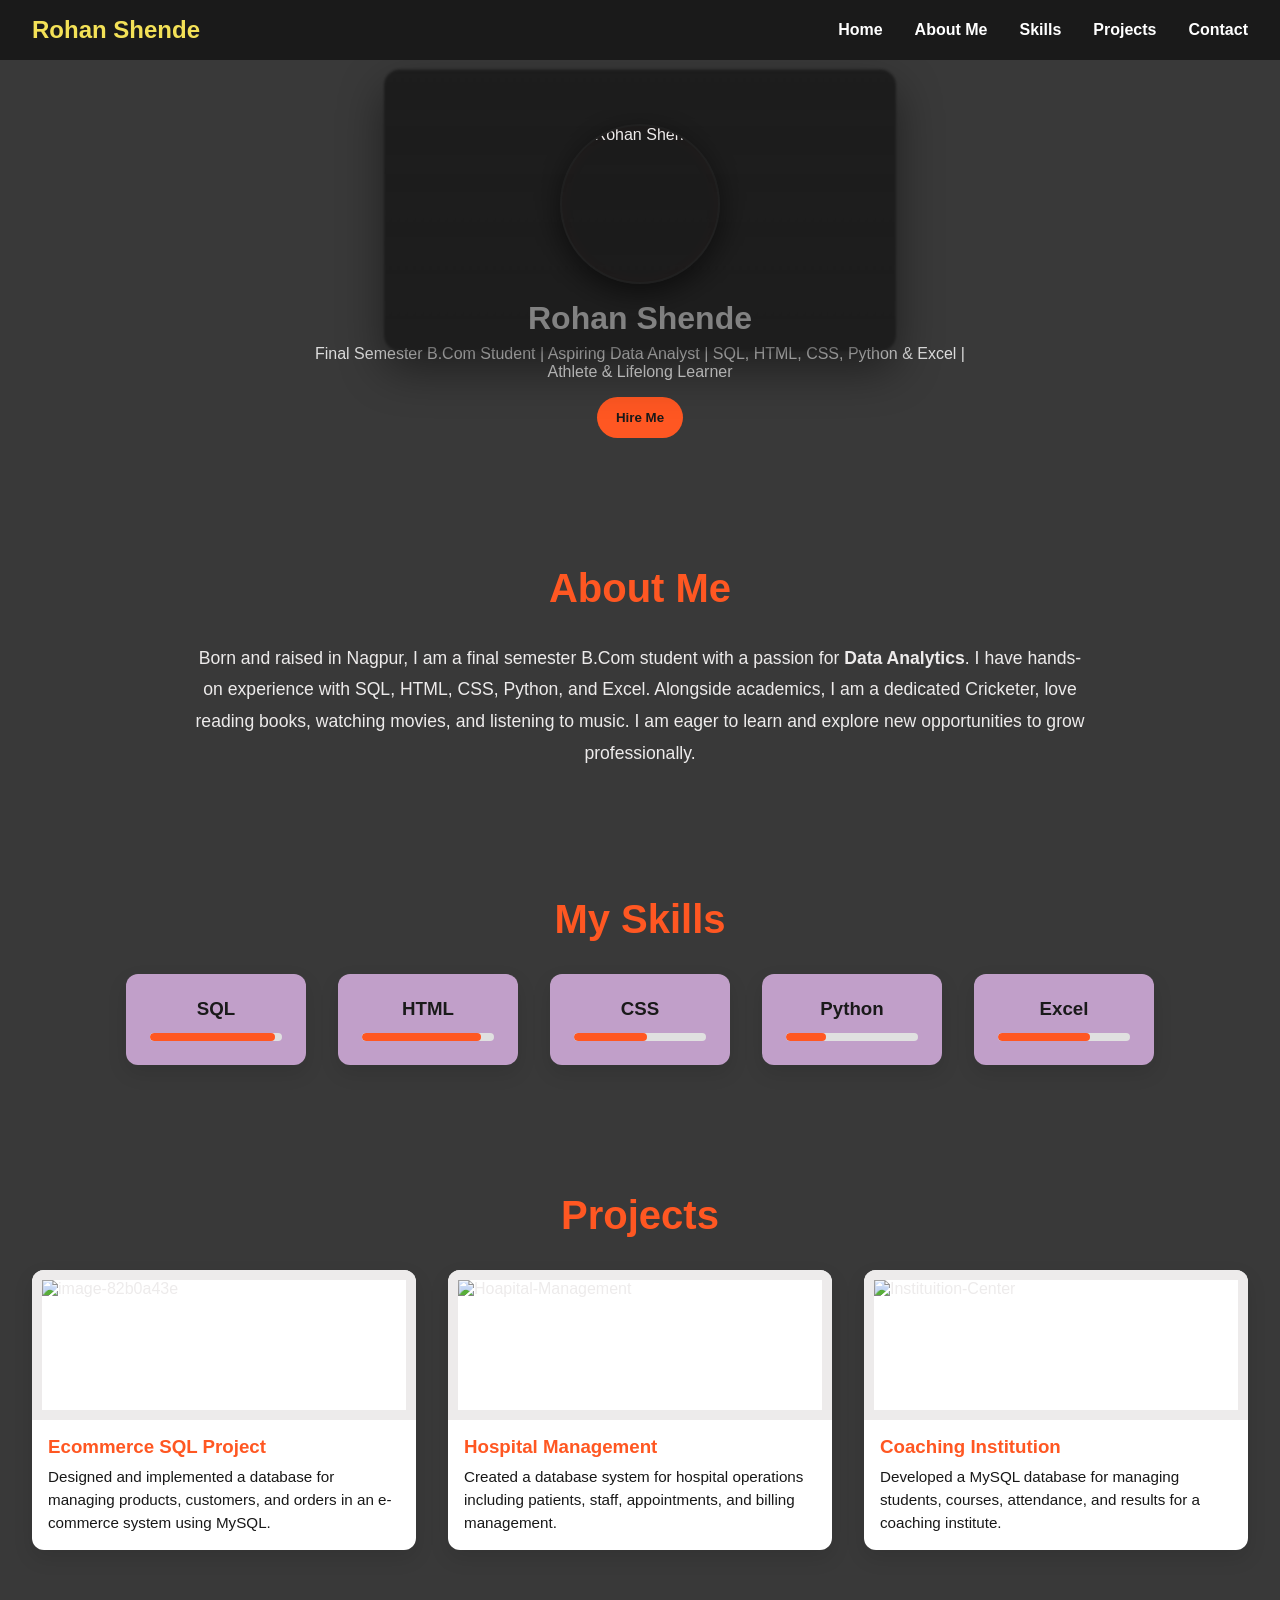
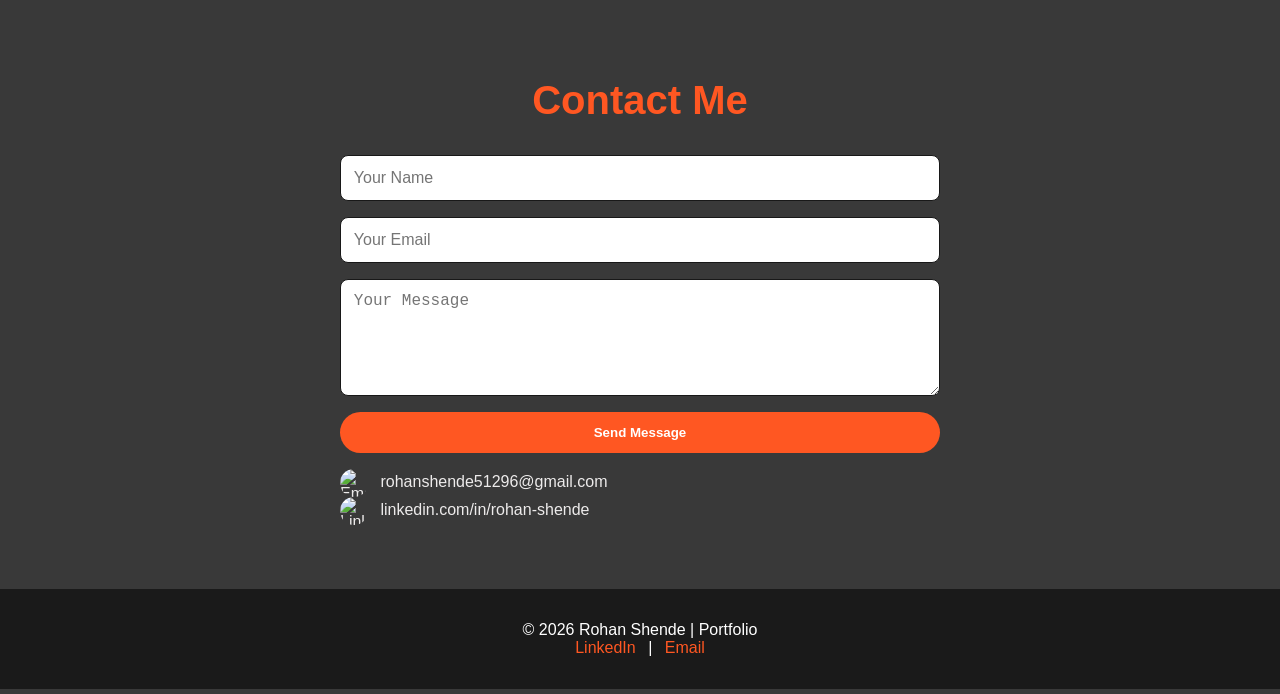
==== index.html @ 8000c554 "Enhance contact form and add popup container Restructure the Contact section into a proper <form id=" ====
<!DOCTYPE html>
<html lang="en">
<head>
    <meta charset="UTF-8">
    <meta name="viewport" content="width=device-width, initial-scale=1.0">
    <title>Rohan Shende | Portfolio</title>
    <link rel="stylesheet" href="style.css">
    <meta name="google-site-verification" content="7ylBMEkIO1FcgcATFL9aTcbhV7_WivRN8-N78kda_Og" />
</head>
<body>

    <!-- Navigation -->
    <nav>
        <div class="logo">Rohan Shende</div>
        <div class="menu-toggle" onclick="toggleMenu()">☰</div>
        <ul id="nav-links">
            <li><a href="#hero">Home</a></li>
            <li><a href="#about">About Me</a></li>
            <li><a href="#skills">Skills</a></li>
            <li><a href="#projects">Projects</a></li>
            <li><a href="#contact">Contact</a></li>
        </ul>
    </nav>

    <!-- Hero Section -->
    <section class="hero" id="hero">
        <div class="avatar" role="img" aria-label="Rohan Shende">
            <img class="avatar-img" src="https://i.postimg.cc/xCWf1tn5/profile-portfolio-new-image.jpg" alt="Rohan Shende">
        </div>
        <h1>Rohan Shende</h1>
        <p>Final Semester B.Com Student | Aspiring Data Analyst | SQL, HTML, CSS, Python & Excel | Athlete & Lifelong Learner</p>
        <button onclick="document.getElementById('contact').scrollIntoView({behavior:'smooth'})">Hire Me</button>
    </section>

    <!-- About Section -->
    <section id="about">
        <h2>About Me</h2>
        <div class="about">
            <p>
                Born and raised in Nagpur, I am a final semester B.Com student with a passion for <strong>Data Analytics</strong>. I have hands-on experience with<span> SQL</span>,<span> HTML</span>,<span> CSS</span>,<span> Python</span>, and <span>Excel</span>. Alongside academics, I am a dedicated Cricketer, love reading books, watching movies, and listening to music. I am eager to learn and explore new opportunities to grow professionally.
            </p>
        </div>
    </section>

    <!-- Skills Section -->
    <section id="skills">
        <h2>My Skills</h2>
        <div class="skills">
            <div class="skill-card">
                <h3>SQL</h3>
                <div class="skill-bar"><span data-width="95%"></span></div>
            </div>
            <div class="skill-card">
                <h3>HTML</h3>
                <div class="skill-bar"><span data-width="90%"></span></div>
            </div>
            <div class="skill-card">
                <h3>CSS</h3>
                <div class="skill-bar"><span data-width="55%"></span></div>
            </div>
            <div class="skill-card">
                <h3>Python</h3>
                <div class="skill-bar"><span data-width="30%"></span></div>
            </div>
            <div class="skill-card">
                <h3>Excel</h3>
                <div class="skill-bar"><span data-width="70%"></span></div>
            </div>
        </div>
    </section>

    <!-- Projects Section -->
    <section id="projects">
        <h2>Projects</h2>
        <div class="projects">
            <div class="project-card">
                <a href='https://postimg.cc/K4BSFrTK' target='_blank'><img src='https://i.postimg.cc/tRmX3BCz/image-82b0a43e.png' border='10' alt='image-82b0a43e'></a>
                <div class="content">
                    <h3>Ecommerce SQL Project</h3>
                    <p>Designed and implemented a database for managing products, customers, and orders in an e-commerce system using MySQL.</p>
                </div>
            </div>
            <div class="project-card">
                <a href='https://postimg.cc/87BLV3pW' target='_blank'><img src='https://i.postimg.cc/FHwp05wP/Hoapital-Management.jpg' border='10' alt='Hoapital-Management'></a>
                <div class="content">
                    <h3>Hospital Management</h3>
                    <p>Created a database system for hospital operations including patients, staff, appointments, and billing management.</p>
                </div>
            </div>
            <div class="project-card">
                <a href='https://postimages.org/' target='_blank'><img src='https://i.postimg.cc/gjMqJfvQ/Instituition-Center.jpg' border='10' alt='Instituition-Center'></a>
                <div class="content">
                    <h3>Coaching Institution</h3>
                    <p>Developed a MySQL database for managing students, courses, attendance, and results for a coaching institute.</p>
                </div>
            </div>
        </div>
    </section>

    <!-- Contact Section -->

     <section id="contact">
    <h2>Contact Me</h2>

    <form id="contact-form">
        
        <div class="contact-form">

            <input type="text" name="name" placeholder="Your Name" required>

            <input type="email" name="email" placeholder="Your Email" required>

            <textarea name="message" rows="5" placeholder="Your Message" required></textarea>

            <input type="hidden" name="_subject" value="New message from portfolio!">
            <input type="hidden" name="_captcha" value="false">

            <button type="submit">Send Message</button>
            <input type="hidden" name="_next" value="https://yourwebsite.com/thankyou.html">

            <!-- Contact Info with Icons -->
            <div class="contact-links">

                <p>
                    <a href="mailto:rohanshende51296@gmail.com">
                        <img class="social-icon" src="https://i.postimg.cc/j26GC6cn/Gmail.png" alt="Email">
                    </a>
                    <a href="mailto:rohanshende51296@gmail.com">
                        rohanshende51296@gmail.com
                    </a>
                </p>

                <p>
                    <a href="https://www.linkedin.com/in/rohan-shende-285b28240" target="_blank">
                        <img class="social-icon" src="https://i.postimg.cc/PqhT4xpj/hd-round-circular-linkedin.png" alt="LinkedIn">
                    </a>
                    <a href="https://www.linkedin.com/in/rohan-shende-285b28240" target="_blank">
                        linkedin.com/in/rohan-shende
                    </a>
                </p>

            </div>

        </div>
    </form>
</section>

    <!-- Footer -->
    <footer>
        <p>© 2026 Rohan Shende | Portfolio</p>
        <p>
            <a href="https://www.linkedin.com/in/rohan-shende-285b28240" target="_blank">LinkedIn</a> | 
            <a href="mailto:rohanshende51296@gmail.com">Email</a>
        </p>
    </footer>
    <div id="popup"></div>
    <script src="script.js"></script>
</body>
</html>
---- style.css ----
/* Global Styles */
* {
    margin: 0;
    padding: 0;
    box-sizing: border-box;
    scroll-behavior: smooth;
}

body {
    font-family: 'Montserrat', sans-serif;
    background: #393939;
    color: #edebeb;
}

a { text-decoration: none; color: inherit; }
img { display: block; max-width: 100%; }

/* Navigation */
nav {
    display: flex;
    justify-content: space-between;
    align-items: center;
    padding: 1rem 2rem;
    background: #1a1a1a;
    position: sticky;
    top: 0;
    z-index: 1000;
}

nav .logo { font-size: 1.5rem; font-weight: 700; color: #f3e157; }
nav ul { display: flex; list-style: none; }
nav ul li { margin-left: 2rem; }
nav ul li a { color: white; font-weight: 600; transition: color 0.3s ease; }
nav ul li a:hover { color: #ff5722; }

.menu-toggle { display: none; font-size: 1.8rem; color: white; cursor: pointer; }

/* Hero Section */
/* Hero Section */
.hero { text-align: center; position: relative; overflow: hidden; }
.hero .avatar {
    --avatar-url: url('https://i.postimg.cc/xCWf1tn5/profile-portfolio-new-image.jpg');
    width: 160px;
    height: 160px;
    border-radius: 50%;
    position: relative;
    margin: 0 auto;
    border: 2px solid rgba(255,255,255,0.06);
    transition: transform 0.35s cubic-bezier(.2,.9,.2,1);
    z-index: 3;
    display: block;
    background: rgba(0,0,0,0.06);
    overflow: visible;
    box-shadow: 0 8px 30px rgba(0,0,0,0.6), 0 0 18px rgba(255,87,34,0.06) inset;
}

/* Black-hole image behind avatar + RGB radial glow layer */
/* Black hole behind the hero section (limited to .hero only) */
/* remove global hero background - use avatar-anchored black hole so avatar sits in event horizon */
.hero::before { display: none; }

/* Black hole positioned relative to avatar so the profile appears centered in the event horizon */
.hero .avatar::before {
    content: '';
    position: absolute;
    left: 50%;
    top: 50%;
    /* slightly smaller, subtler rectangular block with soft depth */
    width: clamp(360px, 40vw, 720px);
    height: clamp(220px, 22vw, 360px);
    transform: translate(-50%, -50%) translateY(6px);
    background: linear-gradient(180deg, rgba(10,10,10,0.60), rgba(0,0,0,0.48));
    border-radius: 16px;
    box-shadow: 0 18px 45px rgba(0,0,0,0.45), inset 0 1px 0 rgba(255,255,255,0.03);
    filter: blur(1px);
    z-index: 0;
    pointer-events: none;
    transition: transform 0.28s ease, filter 0.28s ease, box-shadow 0.28s ease;
}

/* ensure glow sits above black hole but below avatar image */
.hero .avatar::after {
    z-index: 2;
}

/* ensure avatar image sits above both */
.hero .avatar { z-index: 3; }
.hero .avatar .avatar-img { z-index: 4; }

.hero .avatar::after {
    /* combined RGB radial glows behind the avatar but above the black hole image */
    content: '';
    position: absolute;
    left: 50%;
    top: 50%;
    width: 260px;
    height: 260px;
    transform: translate(-50%, -50%) scale(1);
    background:
        radial-gradient(circle at 30% 30%, rgba(255,0,102,0.55), transparent 22%),
        radial-gradient(circle at 70% 70%, rgba(0,180,255,0.45), transparent 22%),
        radial-gradient(circle at 50% 50%, rgba(0,255,150,0.18), transparent 35%);
    filter: blur(28px) saturate(1.6);
    opacity: 0;
    z-index: 1;
    pointer-events: none;
    transition: opacity 0.45s ease, transform 0.45s ease, filter 0.45s ease;
    mix-blend-mode: screen;
}

/* Hover animation: reveal glows and subtly shift black hole */
.hero .avatar:hover {
    transform: scale(1.08) rotate(1.6deg);
    box-shadow: 0 18px 50px rgba(0,0,0,0.6), 0 0 40px rgba(255,87,34,0.06);
}

.hero .avatar:hover::after {
    opacity: 1;
    transform: translate(-50%, -50%) scale(1.06);
    filter: blur(30px) saturate(1.9);
}

.hero .avatar:hover::before {
    transform: translate(-50%, -50%) translateY(0px) scale(1.03);
    filter: blur(2px) brightness(1.04);
    box-shadow: 0 22px 55px rgba(0,0,0,0.48), inset 0 1px 0 rgba(255,255,255,0.04);
}

/* Actual image inside avatar for crisp rendering */
.hero .avatar .avatar-img {
    width: 100%;
    height: 100%;
    border-radius: 50%;
    display: block;
    object-fit: cover;
    position: relative;
    z-index: 3;
    transform-origin: center;
    transition: transform 0.35s ease;
    backface-visibility: hidden;
}

.hero .avatar:hover .avatar-img { transform: scale(1.02) rotate(0.6deg); }

/* small outer ring glow for futuristic look */
.hero .avatar::after, .hero .avatar::before { will-change: transform, opacity; }
.hero .avatar::after { mix-blend-mode: screen; }

/* Hero text and button */
.hero h1 { margin-top: 1rem; font-size: 2rem; color: #ffffff; }
.hero p { margin-top: 0.5rem; color: #dddddd; max-width: 700px; margin-left: auto; margin-right: auto; }
.hero button {
    margin-top: 1rem;
    padding: 0.8rem 1.2rem;
    border-radius: 50px;
    background: #ff5722;
    color: rgb(27, 25, 25);
    border: none;
    font-weight: 700;
    cursor: pointer;
    transition: transform 0.2s ease, box-shadow 0.2s ease, background 0.2s ease;
}
.hero button:hover { transform: translateY(-4px); box-shadow: 0 12px 30px rgba(0,0,0,0.25); background: #e64a19; }

/* Social icon (LinkedIn) */
.social-icon {
    width: 28px;
    height: 28px;
    border-radius: 50%;
    vertical-align: middle;
    margin-right: 8px;
    display: inline-block;
    object-fit: cover;
    transition: transform 0.18s ease, filter 0.18s ease;
}
.social-icon:hover { transform: translateY(-3px) scale(1.03); filter: drop-shadow(0 6px 12px rgba(0,0,0,0.4)); }

/* Sections */
section { padding: 4rem 2rem; }
section h2 { text-align: center; font-size: 2.5rem; margin-bottom: 2rem; color: #ff5722; }

/* About Section */
.about { display: flex; flex-direction: column; max-width: 900px; margin: auto; text-align: center; }
.about p { font-size: 1.1rem; line-height: 1.8; }

/* Skills Section */
.skills { display: flex; flex-wrap: wrap; justify-content: center; gap: 2rem; }
.skill-card {
    background: rgba(244, 198, 255, 0.729); padding: 1.5rem; border-radius: 12px; box-shadow: 0 8px 20px rgba(0,0,0,0.1);
    width: 180px; text-align: center; transition: transform 0.3s ease, box-shadow 0.3s ease;
}
.skill-card:hover { transform: translateY(-10px); box-shadow: 0 12px 30px rgba(0,0,0,0.2); }
.skill-card h3 { margin-bottom: 0.8rem; color: #1a1a1a; }

.skill-bar { background: #e0e0e0; height: 8px; border-radius: 8px; overflow: hidden; }
.skill-bar span {
    display: block; height: 100%; width: 0; background: #ff5722; border-radius: 8px; transition: width 1s ease;
}

/* Projects Section */
.projects { display: grid; grid-template-columns: repeat(auto-fit, minmax(250px, 1fr)); gap: 2rem; }
.project-card {
    background: white; border-radius: 12px; overflow: hidden;
    box-shadow: 0 8px 20px rgba(0,0,0,0.1); transition: transform 0.3s ease, box-shadow 0.3s ease;
}
.project-card:hover { transform: translateY(-8px); box-shadow: 0 12px 30px rgba(248, 248, 248, 0.797); }
.project-card img { width: 100%; height: 150px; object-fit: cover; }
.project-card .content { padding: 1rem; }
.project-card h3 { margin-bottom: 0.5rem; color: #ff5722; }
.project-card p { font-size: 0.95rem; line-height: 1.5; color :#181818 }

/* Contact Section */
.contact-form { max-width: 600px; margin: auto; display: flex; flex-direction: column; gap: 1rem; }
.contact-form input, .contact-form textarea {
    padding: 0.8rem; border: 1px solid #181818; border-radius: 8px; font-size: 1rem; width: 100%;
}
.contact-form button {
    padding: 0.8rem; border: none; border-radius: 50px; background: #ff5722; color: white; font-weight: 600; cursor: pointer;
    transition: background 0.3s ease;
}
.contact-form button:hover { background: #e64a19; }

/* Footer */
footer { background: #1a1a1a; color: white; text-align: center; padding: 2rem; }
footer a { color: #ff5722; margin: 0 0.5rem; transition: color 0.3s ease; }
footer a:hover { color: #ffffff; }

/* Responsive */
@media (max-width: 768px) {
    nav ul { flex-direction: column; position: absolute; top: 100%; left: 0; width: 100%; background: #1a1a1a; display: none; }
    nav ul.show { display: flex; }
    nav ul li { margin: 1rem 0; }
    .menu-toggle { display: block; }
}

/* Adjust black-hole and glow sizes on small screens */
@media (max-width: 480px) {
    .hero::before {
        top: 4%;
        width: 260px;
        height: 260px;
        opacity: 0.28;
        filter: blur(6px) brightness(0.75);
    }

    .hero .avatar::after {
        width: 200px;
        height: 200px;
        filter: blur(20px) saturate(1.6);
    }
}

@media (min-width: 1400px) {
    .hero::before {
        top: 6%;
        width: 760px;
        height: 760px;
        opacity: 0.2;
        filter: blur(10px) brightness(0.68);
    }
}
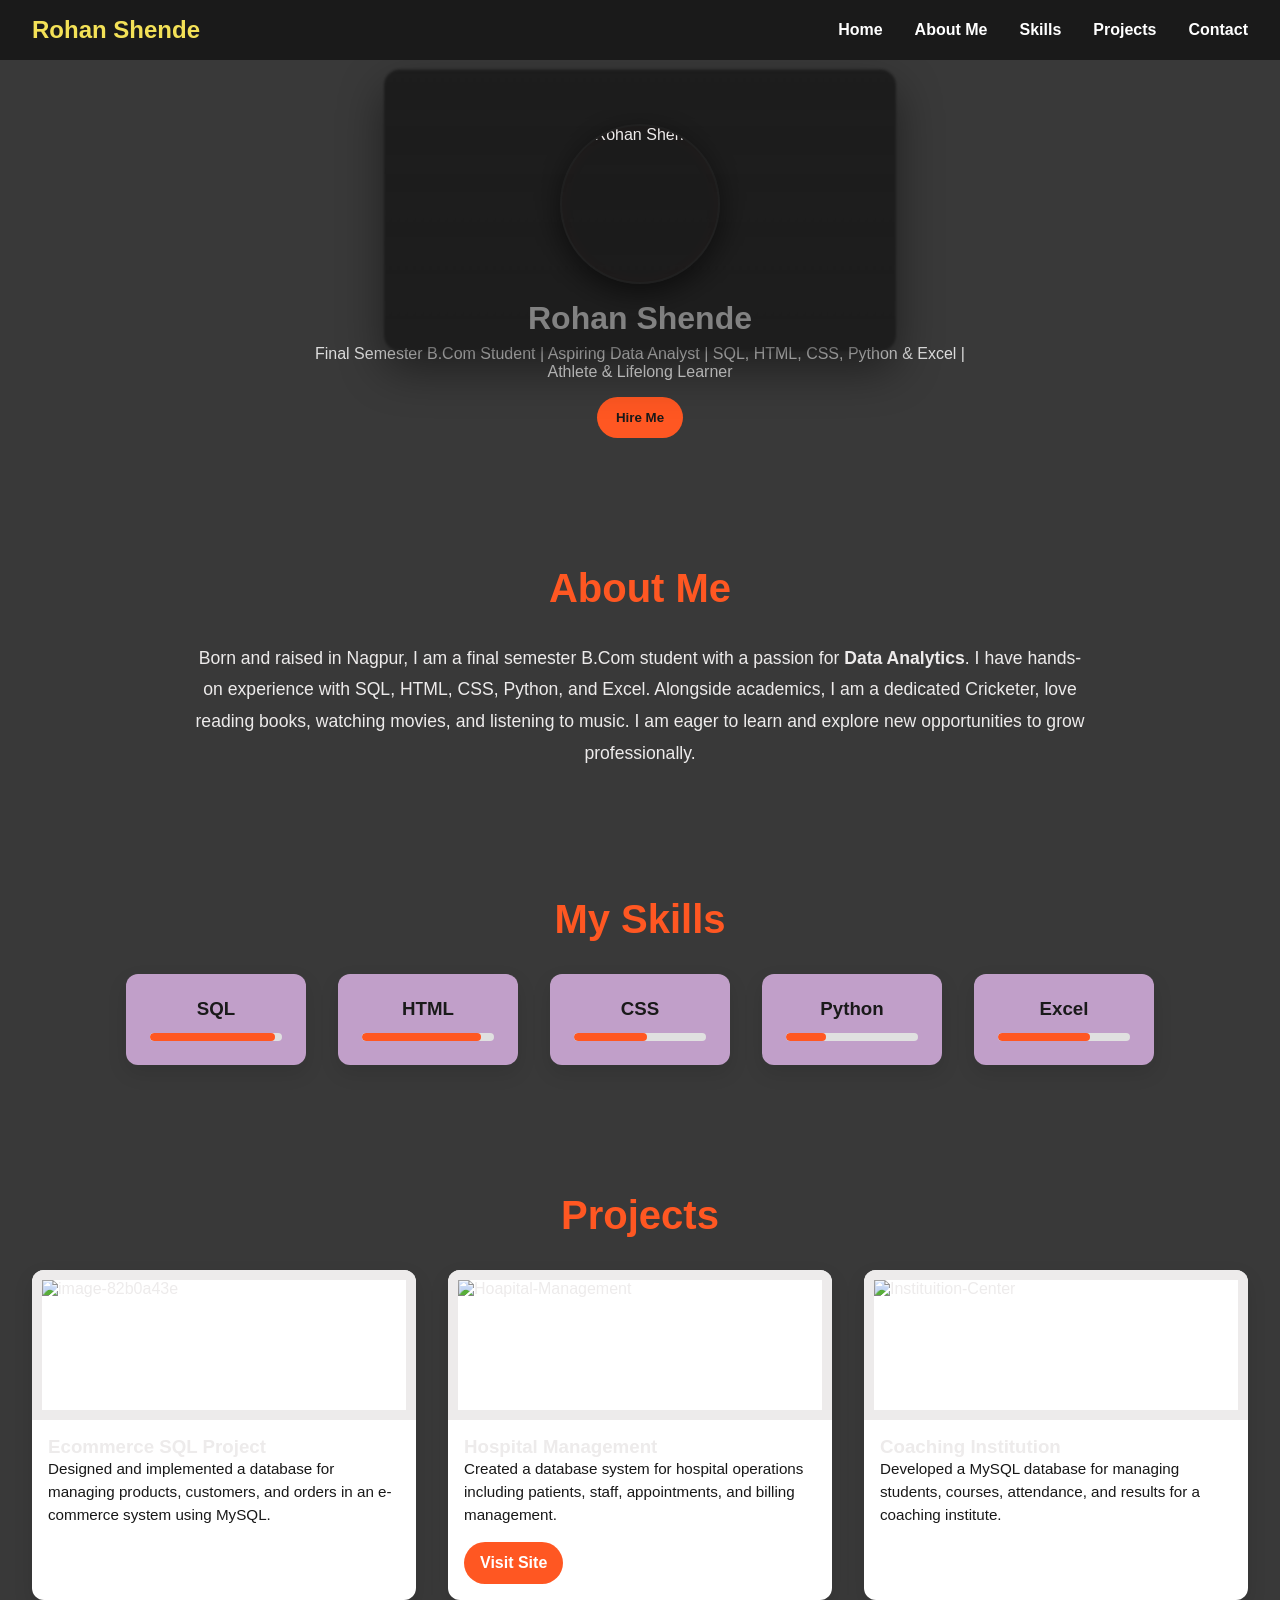
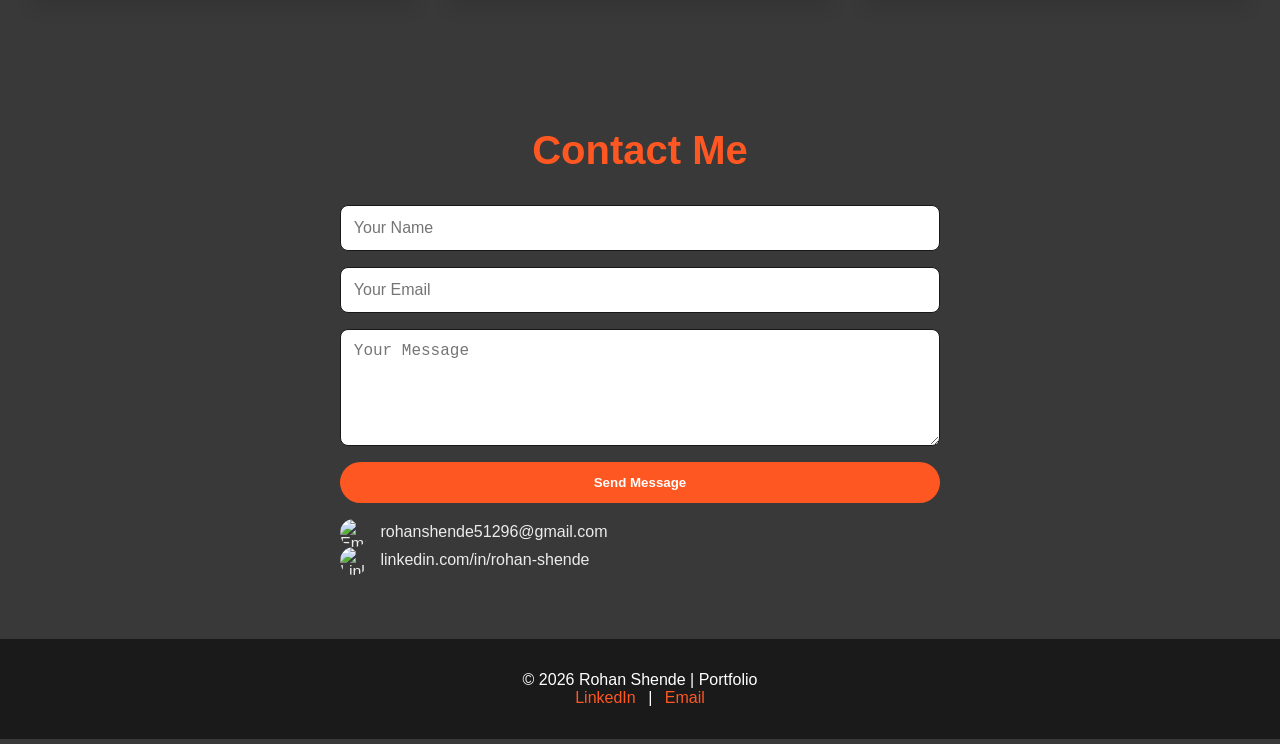
==== commit 9fbdc21d: "Add project visit link and button styles Inserted a "Visit Site" link into the Hospital Management p" ====
--- a/index.html
+++ b/index.html
@@ -85,6 +85,7 @@
                 <div class="content">
                     <h3>Hospital Management</h3>
                     <p>Created a database system for hospital operations including patients, staff, appointments, and billing management.</p>
+                    <a class="project-button" href="https://hospital-managment-org.netlify.app/" target="_blank" rel="noopener noreferrer">Visit Site</a>
                 </div>
             </div>
             <div class="project-card">
--- a/style.css
+++ b/style.css
@@ -206,8 +206,22 @@
 .project-card:hover { transform: translateY(-8px); box-shadow: 0 12px 30px rgba(248, 248, 248, 0.797); }
 .project-card img { width: 100%; height: 150px; object-fit: cover; }
 .project-card .content { padding: 1rem; }
-.project-card h3 { margin-bottom: 0.5rem; color: #ff5722; }
+..project-card h3 { margin-bottom: 0.5rem; color: #ff5722; }
 .project-card p { font-size: 0.95rem; line-height: 1.5; color :#181818 }
+.project-button {
+    display: inline-block;
+    margin-top: 1rem;
+    padding: 0.75rem 1rem;
+    border-radius: 999px;
+    background: #ff5722;
+    color: white;
+    font-weight: 700;
+    transition: transform 0.2s ease, background 0.2s ease;
+}
+.project-button:hover {
+    background: #e64a19;
+    transform: translateY(-2px);
+}
 
 /* Contact Section */
 .contact-form { max-width: 600px; margin: auto; display: flex; flex-direction: column; gap: 1rem; }
@@ -259,3 +273,23 @@
         filter: blur(10px) brightness(0.68);
     }
 }
+
+#popup {
+    position: fixed;
+    bottom: 20px;
+    right: 20px;
+    background: #222;
+    color: #fff;
+    padding: 10px 16px;
+    border-radius: 6px;
+    opacity: 0;
+    transform: translateY(10px);
+    transition: 0.3s ease;
+    font-size: 14px;
+    z-index: 1000;
+}
+
+#popup.show {
+    opacity: 1;
+    transform: translateY(0);
+}
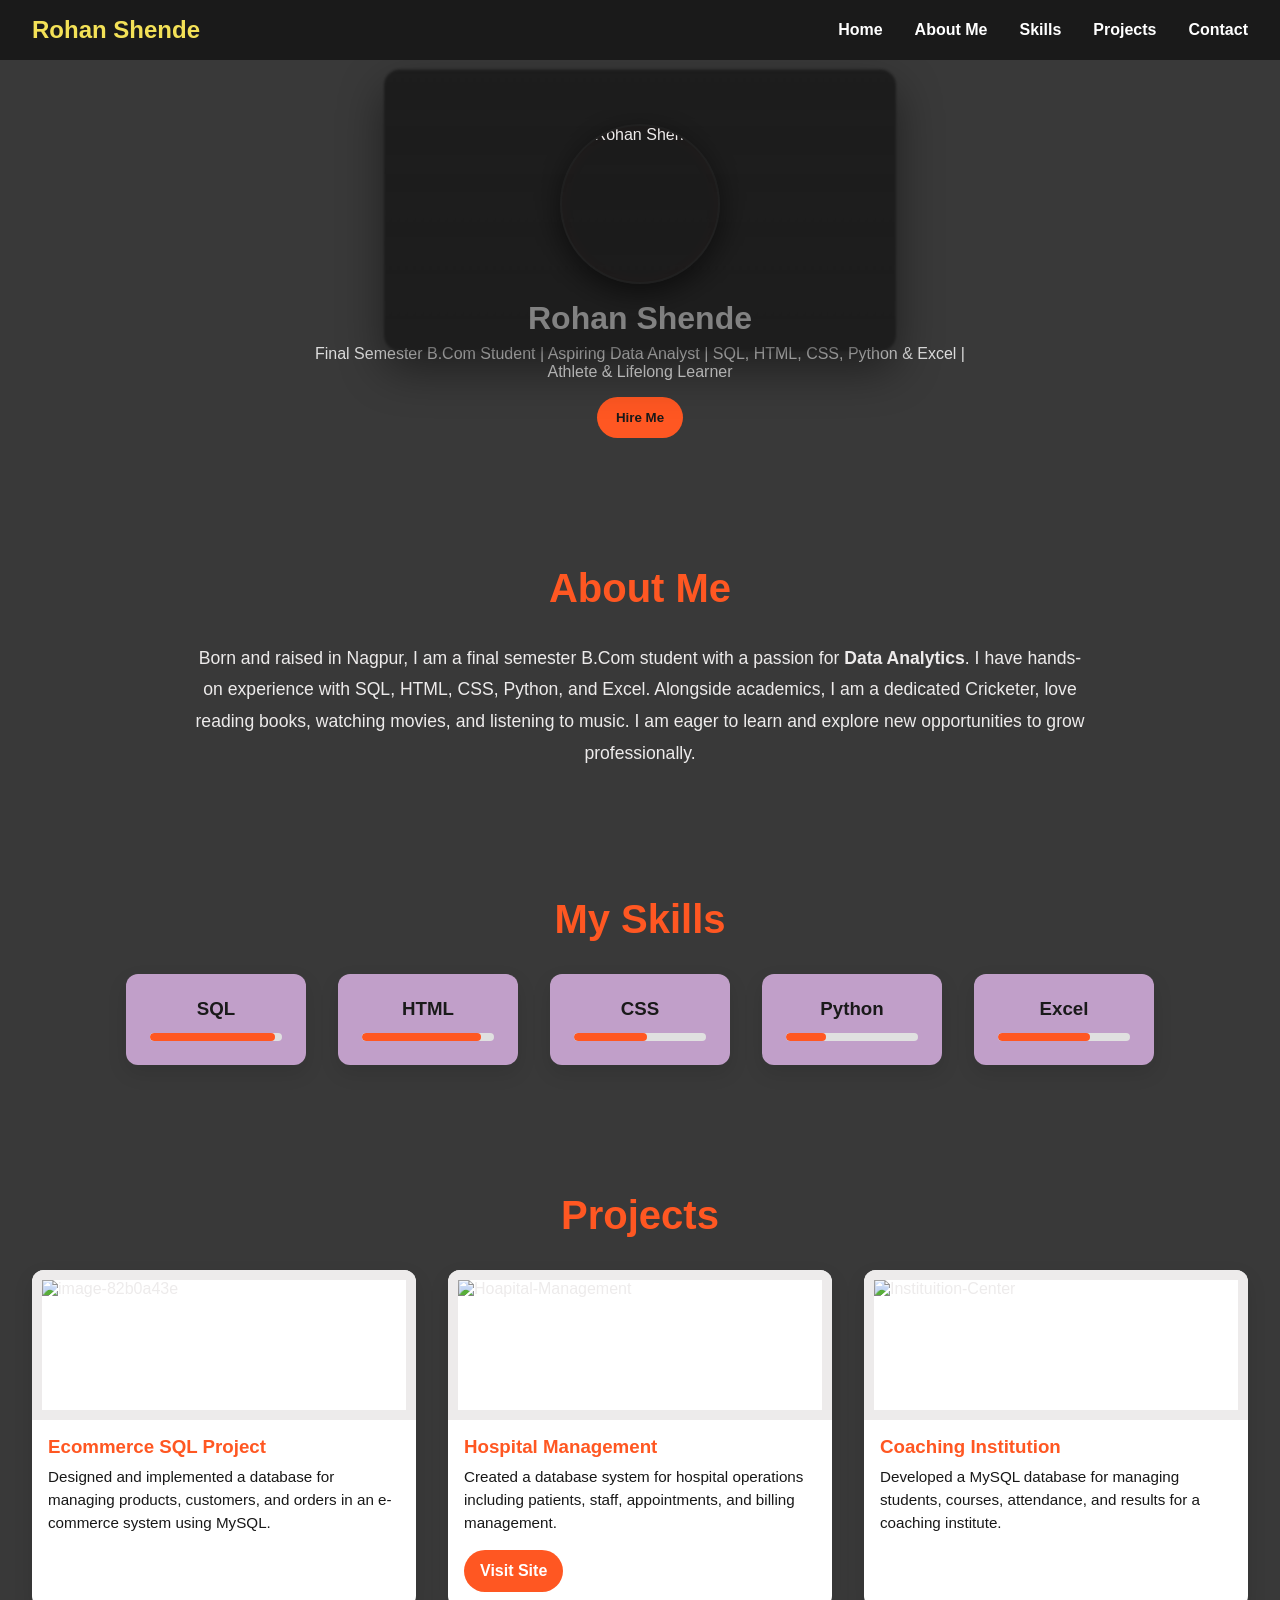
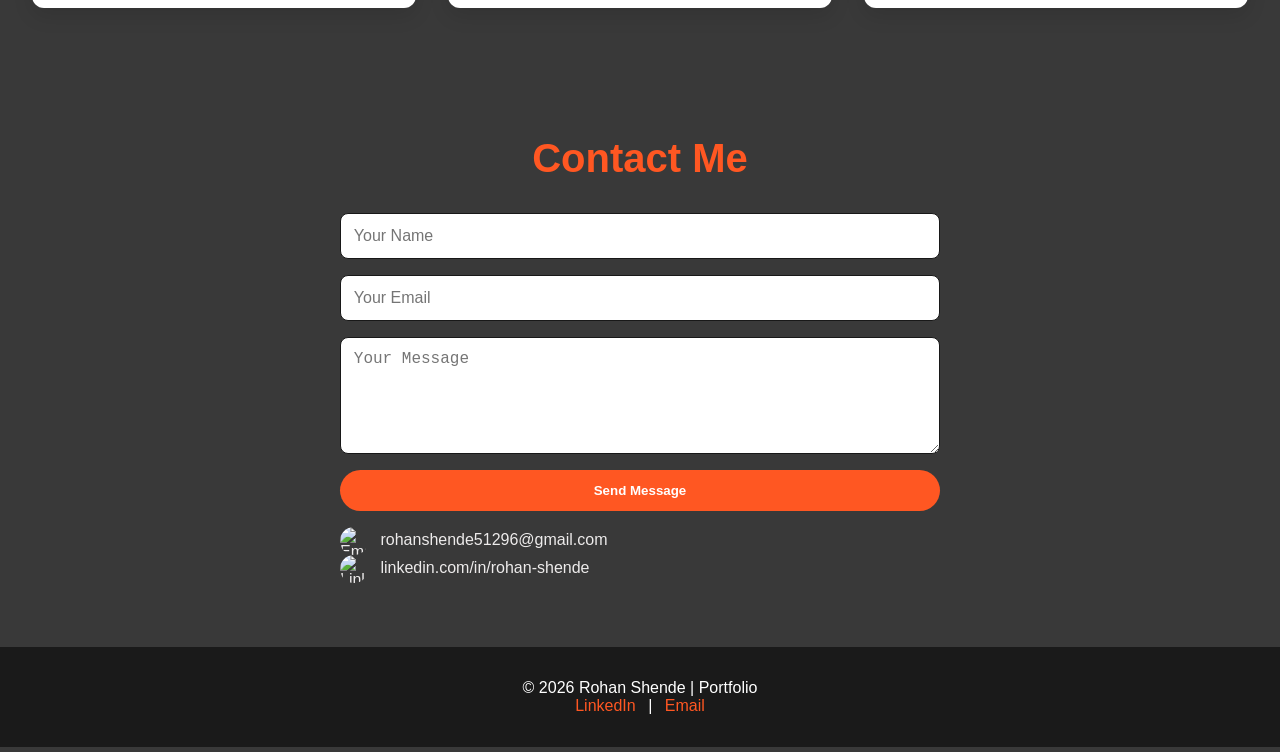
==== commit 25ab0b20: "Formatting the document The format was bit messy and not in proper structure to read so make it look" ====
--- a/index.html
+++ b/index.html
@@ -1,5 +1,6 @@
 <!DOCTYPE html>
 <html lang="en">
+
 <head>
     <meta charset="UTF-8">
     <meta name="viewport" content="width=device-width, initial-scale=1.0">
@@ -7,6 +8,7 @@
     <link rel="stylesheet" href="style.css">
     <meta name="google-site-verification" content="7ylBMEkIO1FcgcATFL9aTcbhV7_WivRN8-N78kda_Og" />
 </head>
+
 <body>
 
     <!-- Navigation -->
@@ -25,10 +27,12 @@
     <!-- Hero Section -->
     <section class="hero" id="hero">
         <div class="avatar" role="img" aria-label="Rohan Shende">
-            <img class="avatar-img" src="https://i.postimg.cc/xCWf1tn5/profile-portfolio-new-image.jpg" alt="Rohan Shende">
+            <img class="avatar-img" src="https://i.postimg.cc/xCWf1tn5/profile-portfolio-new-image.jpg"
+                alt="Rohan Shende">
         </div>
         <h1>Rohan Shende</h1>
-        <p>Final Semester B.Com Student | Aspiring Data Analyst | SQL, HTML, CSS, Python & Excel | Athlete & Lifelong Learner</p>
+        <p>Final Semester B.Com Student | Aspiring Data Analyst | SQL, HTML, CSS, Python & Excel | Athlete & Lifelong
+            Learner</p>
         <button onclick="document.getElementById('contact').scrollIntoView({behavior:'smooth'})">Hire Me</button>
     </section>
 
@@ -37,7 +41,11 @@
         <h2>About Me</h2>
         <div class="about">
             <p>
-                Born and raised in Nagpur, I am a final semester B.Com student with a passion for <strong>Data Analytics</strong>. I have hands-on experience with<span> SQL</span>,<span> HTML</span>,<span> CSS</span>,<span> Python</span>, and <span>Excel</span>. Alongside academics, I am a dedicated Cricketer, love reading books, watching movies, and listening to music. I am eager to learn and explore new opportunities to grow professionally.
+                Born and raised in Nagpur, I am a final semester B.Com student with a passion for <strong>Data
+                    Analytics</strong>. I have hands-on experience with<span> SQL</span>,<span> HTML</span>,<span>
+                    CSS</span>,<span> Python</span>, and <span>Excel</span>. Alongside academics, I am a dedicated
+                Cricketer, love reading books, watching movies, and listening to music. I am eager to learn and explore
+                new opportunities to grow professionally.
             </p>
         </div>
     </section>
@@ -74,25 +82,34 @@
         <h2>Projects</h2>
         <div class="projects">
             <div class="project-card">
-                <a href='https://postimg.cc/K4BSFrTK' target='_blank'><img src='https://i.postimg.cc/tRmX3BCz/image-82b0a43e.png' border='10' alt='image-82b0a43e'></a>
+                <a href='https://postimg.cc/K4BSFrTK' target='_blank'><img
+                        src='https://i.postimg.cc/tRmX3BCz/image-82b0a43e.png' border='10' alt='image-82b0a43e'></a>
                 <div class="content">
                     <h3>Ecommerce SQL Project</h3>
-                    <p>Designed and implemented a database for managing products, customers, and orders in an e-commerce system using MySQL.</p>
+                    <p>Designed and implemented a database for managing products, customers, and orders in an e-commerce
+                        system using MySQL.</p>
                 </div>
             </div>
             <div class="project-card">
-                <a href='https://postimg.cc/87BLV3pW' target='_blank'><img src='https://i.postimg.cc/FHwp05wP/Hoapital-Management.jpg' border='10' alt='Hoapital-Management'></a>
+                <a href='https://postimg.cc/87BLV3pW' target='_blank'><img
+                        src='https://i.postimg.cc/FHwp05wP/Hoapital-Management.jpg' border='10'
+                        alt='Hoapital-Management'></a>
                 <div class="content">
                     <h3>Hospital Management</h3>
-                    <p>Created a database system for hospital operations including patients, staff, appointments, and billing management.</p>
-                    <a class="project-button" href="https://hospital-managment-org.netlify.app/" target="_blank" rel="noopener noreferrer">Visit Site</a>
+                    <p>Created a database system for hospital operations including patients, staff, appointments, and
+                        billing management.</p>
+                    <a class="project-button" href="https://hospital-managment-org.netlify.app/" target="_blank"
+                        rel="noopener noreferrer">Visit Site</a>
                 </div>
             </div>
             <div class="project-card">
-                <a href='https://postimages.org/' target='_blank'><img src='https://i.postimg.cc/gjMqJfvQ/Instituition-Center.jpg' border='10' alt='Instituition-Center'></a>
+                <a href='https://postimages.org/' target='_blank'><img
+                        src='https://i.postimg.cc/gjMqJfvQ/Instituition-Center.jpg' border='10'
+                        alt='Instituition-Center'></a>
                 <div class="content">
                     <h3>Coaching Institution</h3>
-                    <p>Developed a MySQL database for managing students, courses, attendance, and results for a coaching institute.</p>
+                    <p>Developed a MySQL database for managing students, courses, attendance, and results for a coaching
+                        institute.</p>
                 </div>
             </div>
         </div>
@@ -100,61 +117,63 @@
 
     <!-- Contact Section -->
 
-     <section id="contact">
-    <h2>Contact Me</h2>
+    <section id="contact">
+        <h2>Contact Me</h2>
 
-    <form id="contact-form">
-        
-        <div class="contact-form">
+        <form id="contact-form">
 
-            <input type="text" name="name" placeholder="Your Name" required>
+            <div class="contact-form">
 
-            <input type="email" name="email" placeholder="Your Email" required>
+                <input type="text" name="name" placeholder="Your Name" required>
 
-            <textarea name="message" rows="5" placeholder="Your Message" required></textarea>
+                <input type="email" name="email" placeholder="Your Email" required>
 
-            <input type="hidden" name="_subject" value="New message from portfolio!">
-            <input type="hidden" name="_captcha" value="false">
+                <textarea name="message" rows="5" placeholder="Your Message" required></textarea>
 
-            <button type="submit">Send Message</button>
-            <input type="hidden" name="_next" value="https://yourwebsite.com/thankyou.html">
+                <input type="hidden" name="_subject" value="New message from portfolio!">
+                <input type="hidden" name="_captcha" value="false">
 
-            <!-- Contact Info with Icons -->
-            <div class="contact-links">
+                <button type="submit">Send Message</button>
+                <input type="hidden" name="_next" value="https://yourwebsite.com/thankyou.html">
 
-                <p>
-                    <a href="mailto:rohanshende51296@gmail.com">
-                        <img class="social-icon" src="https://i.postimg.cc/j26GC6cn/Gmail.png" alt="Email">
-                    </a>
-                    <a href="mailto:rohanshende51296@gmail.com">
-                        rohanshende51296@gmail.com
-                    </a>
-                </p>
+                <!-- Contact Info with Icons -->
+                <div class="contact-links">
 
-                <p>
-                    <a href="https://www.linkedin.com/in/rohan-shende-285b28240" target="_blank">
-                        <img class="social-icon" src="https://i.postimg.cc/PqhT4xpj/hd-round-circular-linkedin.png" alt="LinkedIn">
-                    </a>
-                    <a href="https://www.linkedin.com/in/rohan-shende-285b28240" target="_blank">
-                        linkedin.com/in/rohan-shende
-                    </a>
-                </p>
+                    <p>
+                        <a href="mailto:rohanshende51296@gmail.com">
+                            <img class="social-icon" src="https://i.postimg.cc/j26GC6cn/Gmail.png" alt="Email">
+                        </a>
+                        <a href="mailto:rohanshende51296@gmail.com">
+                            rohanshende51296@gmail.com
+                        </a>
+                    </p>
+
+                    <p>
+                        <a href="https://www.linkedin.com/in/rohan-shende-285b28240" target="_blank">
+                            <img class="social-icon" src="https://i.postimg.cc/PqhT4xpj/hd-round-circular-linkedin.png"
+                                alt="LinkedIn">
+                        </a>
+                        <a href="https://www.linkedin.com/in/rohan-shende-285b28240" target="_blank">
+                            linkedin.com/in/rohan-shende
+                        </a>
+                    </p>
+
+                </div>
 
             </div>
-
-        </div>
-    </form>
-</section>
+        </form>
+    </section>
 
     <!-- Footer -->
     <footer>
         <p>© 2026 Rohan Shende | Portfolio</p>
         <p>
-            <a href="https://www.linkedin.com/in/rohan-shende-285b28240" target="_blank">LinkedIn</a> | 
+            <a href="https://www.linkedin.com/in/rohan-shende-285b28240" target="_blank">LinkedIn</a> |
             <a href="mailto:rohanshende51296@gmail.com">Email</a>
         </p>
     </footer>
     <div id="popup"></div>
     <script src="script.js"></script>
 </body>
-</html>
+
+</html>
--- a/style.css
+++ b/style.css
@@ -12,8 +12,15 @@
     color: #edebeb;
 }
 
-a { text-decoration: none; color: inherit; }
-img { display: block; max-width: 100%; }
+a {
+    text-decoration: none;
+    color: inherit;
+}
+
+img {
+    display: block;
+    max-width: 100%;
+}
 
 /* Navigation */
 nav {
@@ -27,17 +34,46 @@
     z-index: 1000;
 }
 
-nav .logo { font-size: 1.5rem; font-weight: 700; color: #f3e157; }
-nav ul { display: flex; list-style: none; }
-nav ul li { margin-left: 2rem; }
-nav ul li a { color: white; font-weight: 600; transition: color 0.3s ease; }
-nav ul li a:hover { color: #ff5722; }
-
-.menu-toggle { display: none; font-size: 1.8rem; color: white; cursor: pointer; }
+nav .logo {
+    font-size: 1.5rem;
+    font-weight: 700;
+    color: #f3e157;
+}
+
+nav ul {
+    display: flex;
+    list-style: none;
+}
+
+nav ul li {
+    margin-left: 2rem;
+}
+
+nav ul li a {
+    color: white;
+    font-weight: 600;
+    transition: color 0.3s ease;
+}
+
+nav ul li a:hover {
+    color: #ff5722;
+}
+
+.menu-toggle {
+    display: none;
+    font-size: 1.8rem;
+    color: white;
+    cursor: pointer;
+}
 
 /* Hero Section */
 /* Hero Section */
-.hero { text-align: center; position: relative; overflow: hidden; }
+.hero {
+    text-align: center;
+    position: relative;
+    overflow: hidden;
+}
+
 .hero .avatar {
     --avatar-url: url('https://i.postimg.cc/xCWf1tn5/profile-portfolio-new-image.jpg');
     width: 160px;
@@ -45,19 +81,21 @@
     border-radius: 50%;
     position: relative;
     margin: 0 auto;
-    border: 2px solid rgba(255,255,255,0.06);
-    transition: transform 0.35s cubic-bezier(.2,.9,.2,1);
+    border: 2px solid rgba(255, 255, 255, 0.06);
+    transition: transform 0.35s cubic-bezier(.2, .9, .2, 1);
     z-index: 3;
     display: block;
-    background: rgba(0,0,0,0.06);
+    background: rgba(0, 0, 0, 0.06);
     overflow: visible;
-    box-shadow: 0 8px 30px rgba(0,0,0,0.6), 0 0 18px rgba(255,87,34,0.06) inset;
+    box-shadow: 0 8px 30px rgba(0, 0, 0, 0.6), 0 0 18px rgba(255, 87, 34, 0.06) inset;
 }
 
 /* Black-hole image behind avatar + RGB radial glow layer */
 /* Black hole behind the hero section (limited to .hero only) */
 /* remove global hero background - use avatar-anchored black hole so avatar sits in event horizon */
-.hero::before { display: none; }
+.hero::before {
+    display: none;
+}
 
 /* Black hole positioned relative to avatar so the profile appears centered in the event horizon */
 .hero .avatar::before {
@@ -69,9 +107,9 @@
     width: clamp(360px, 40vw, 720px);
     height: clamp(220px, 22vw, 360px);
     transform: translate(-50%, -50%) translateY(6px);
-    background: linear-gradient(180deg, rgba(10,10,10,0.60), rgba(0,0,0,0.48));
+    background: linear-gradient(180deg, rgba(10, 10, 10, 0.60), rgba(0, 0, 0, 0.48));
     border-radius: 16px;
-    box-shadow: 0 18px 45px rgba(0,0,0,0.45), inset 0 1px 0 rgba(255,255,255,0.03);
+    box-shadow: 0 18px 45px rgba(0, 0, 0, 0.45), inset 0 1px 0 rgba(255, 255, 255, 0.03);
     filter: blur(1px);
     z-index: 0;
     pointer-events: none;
@@ -84,8 +122,13 @@
 }
 
 /* ensure avatar image sits above both */
-.hero .avatar { z-index: 3; }
-.hero .avatar .avatar-img { z-index: 4; }
+.hero .avatar {
+    z-index: 3;
+}
+
+.hero .avatar .avatar-img {
+    z-index: 4;
+}
 
 .hero .avatar::after {
     /* combined RGB radial glows behind the avatar but above the black hole image */
@@ -97,9 +140,9 @@
     height: 260px;
     transform: translate(-50%, -50%) scale(1);
     background:
-        radial-gradient(circle at 30% 30%, rgba(255,0,102,0.55), transparent 22%),
-        radial-gradient(circle at 70% 70%, rgba(0,180,255,0.45), transparent 22%),
-        radial-gradient(circle at 50% 50%, rgba(0,255,150,0.18), transparent 35%);
+        radial-gradient(circle at 30% 30%, rgba(255, 0, 102, 0.55), transparent 22%),
+        radial-gradient(circle at 70% 70%, rgba(0, 180, 255, 0.45), transparent 22%),
+        radial-gradient(circle at 50% 50%, rgba(0, 255, 150, 0.18), transparent 35%);
     filter: blur(28px) saturate(1.6);
     opacity: 0;
     z-index: 1;
@@ -111,7 +154,7 @@
 /* Hover animation: reveal glows and subtly shift black hole */
 .hero .avatar:hover {
     transform: scale(1.08) rotate(1.6deg);
-    box-shadow: 0 18px 50px rgba(0,0,0,0.6), 0 0 40px rgba(255,87,34,0.06);
+    box-shadow: 0 18px 50px rgba(0, 0, 0, 0.6), 0 0 40px rgba(255, 87, 34, 0.06);
 }
 
 .hero .avatar:hover::after {
@@ -123,7 +166,7 @@
 .hero .avatar:hover::before {
     transform: translate(-50%, -50%) translateY(0px) scale(1.03);
     filter: blur(2px) brightness(1.04);
-    box-shadow: 0 22px 55px rgba(0,0,0,0.48), inset 0 1px 0 rgba(255,255,255,0.04);
+    box-shadow: 0 22px 55px rgba(0, 0, 0, 0.48), inset 0 1px 0 rgba(255, 255, 255, 0.04);
 }
 
 /* Actual image inside avatar for crisp rendering */
@@ -140,15 +183,35 @@
     backface-visibility: hidden;
 }
 
-.hero .avatar:hover .avatar-img { transform: scale(1.02) rotate(0.6deg); }
+.hero .avatar:hover .avatar-img {
+    transform: scale(1.02) rotate(0.6deg);
+}
 
 /* small outer ring glow for futuristic look */
-.hero .avatar::after, .hero .avatar::before { will-change: transform, opacity; }
-.hero .avatar::after { mix-blend-mode: screen; }
+.hero .avatar::after,
+.hero .avatar::before {
+    will-change: transform, opacity;
+}
+
+.hero .avatar::after {
+    mix-blend-mode: screen;
+}
 
 /* Hero text and button */
-.hero h1 { margin-top: 1rem; font-size: 2rem; color: #ffffff; }
-.hero p { margin-top: 0.5rem; color: #dddddd; max-width: 700px; margin-left: auto; margin-right: auto; }
+.hero h1 {
+    margin-top: 1rem;
+    font-size: 2rem;
+    color: #ffffff;
+}
+
+.hero p {
+    margin-top: 0.5rem;
+    color: #dddddd;
+    max-width: 700px;
+    margin-left: auto;
+    margin-right: auto;
+}
+
 .hero button {
     margin-top: 1rem;
     padding: 0.8rem 1.2rem;
@@ -160,7 +223,12 @@
     cursor: pointer;
     transition: transform 0.2s ease, box-shadow 0.2s ease, background 0.2s ease;
 }
-.hero button:hover { transform: translateY(-4px); box-shadow: 0 12px 30px rgba(0,0,0,0.25); background: #e64a19; }
+
+.hero button:hover {
+    transform: translateY(-4px);
+    box-shadow: 0 12px 30px rgba(0, 0, 0, 0.25);
+    background: #e64a19;
+}
 
 /* Social icon (LinkedIn) */
 .social-icon {
@@ -173,41 +241,123 @@
     object-fit: cover;
     transition: transform 0.18s ease, filter 0.18s ease;
 }
-.social-icon:hover { transform: translateY(-3px) scale(1.03); filter: drop-shadow(0 6px 12px rgba(0,0,0,0.4)); }
+
+.social-icon:hover {
+    transform: translateY(-3px) scale(1.03);
+    filter: drop-shadow(0 6px 12px rgba(0, 0, 0, 0.4));
+}
 
 /* Sections */
-section { padding: 4rem 2rem; }
-section h2 { text-align: center; font-size: 2.5rem; margin-bottom: 2rem; color: #ff5722; }
+section {
+    padding: 4rem 2rem;
+}
+
+section h2 {
+    text-align: center;
+    font-size: 2.5rem;
+    margin-bottom: 2rem;
+    color: #ff5722;
+}
 
 /* About Section */
-.about { display: flex; flex-direction: column; max-width: 900px; margin: auto; text-align: center; }
-.about p { font-size: 1.1rem; line-height: 1.8; }
+.about {
+    display: flex;
+    flex-direction: column;
+    max-width: 900px;
+    margin: auto;
+    text-align: center;
+}
+
+.about p {
+    font-size: 1.1rem;
+    line-height: 1.8;
+}
 
 /* Skills Section */
-.skills { display: flex; flex-wrap: wrap; justify-content: center; gap: 2rem; }
+.skills {
+    display: flex;
+    flex-wrap: wrap;
+    justify-content: center;
+    gap: 2rem;
+}
+
 .skill-card {
-    background: rgba(244, 198, 255, 0.729); padding: 1.5rem; border-radius: 12px; box-shadow: 0 8px 20px rgba(0,0,0,0.1);
-    width: 180px; text-align: center; transition: transform 0.3s ease, box-shadow 0.3s ease;
-}
-.skill-card:hover { transform: translateY(-10px); box-shadow: 0 12px 30px rgba(0,0,0,0.2); }
-.skill-card h3 { margin-bottom: 0.8rem; color: #1a1a1a; }
-
-.skill-bar { background: #e0e0e0; height: 8px; border-radius: 8px; overflow: hidden; }
+    background: rgba(244, 198, 255, 0.729);
+    padding: 1.5rem;
+    border-radius: 12px;
+    box-shadow: 0 8px 20px rgba(0, 0, 0, 0.1);
+    width: 180px;
+    text-align: center;
+    transition: transform 0.3s ease, box-shadow 0.3s ease;
+}
+
+.skill-card:hover {
+    transform: translateY(-10px);
+    box-shadow: 0 12px 30px rgba(0, 0, 0, 0.2);
+}
+
+.skill-card h3 {
+    margin-bottom: 0.8rem;
+    color: #1a1a1a;
+}
+
+.skill-bar {
+    background: #e0e0e0;
+    height: 8px;
+    border-radius: 8px;
+    overflow: hidden;
+}
+
 .skill-bar span {
-    display: block; height: 100%; width: 0; background: #ff5722; border-radius: 8px; transition: width 1s ease;
+    display: block;
+    height: 100%;
+    width: 0;
+    background: #ff5722;
+    border-radius: 8px;
+    transition: width 1s ease;
 }
 
 /* Projects Section */
-.projects { display: grid; grid-template-columns: repeat(auto-fit, minmax(250px, 1fr)); gap: 2rem; }
+.projects {
+    display: grid;
+    grid-template-columns: repeat(auto-fit, minmax(250px, 1fr));
+    gap: 2rem;
+}
+
 .project-card {
-    background: white; border-radius: 12px; overflow: hidden;
-    box-shadow: 0 8px 20px rgba(0,0,0,0.1); transition: transform 0.3s ease, box-shadow 0.3s ease;
-}
-.project-card:hover { transform: translateY(-8px); box-shadow: 0 12px 30px rgba(248, 248, 248, 0.797); }
-.project-card img { width: 100%; height: 150px; object-fit: cover; }
-.project-card .content { padding: 1rem; }
-..project-card h3 { margin-bottom: 0.5rem; color: #ff5722; }
-.project-card p { font-size: 0.95rem; line-height: 1.5; color :#181818 }
+    background: white;
+    border-radius: 12px;
+    overflow: hidden;
+    box-shadow: 0 8px 20px rgba(0, 0, 0, 0.1);
+    transition: transform 0.3s ease, box-shadow 0.3s ease;
+}
+
+.project-card:hover {
+    transform: translateY(-8px);
+    box-shadow: 0 12px 30px rgba(248, 248, 248, 0.797);
+}
+
+.project-card img {
+    width: 100%;
+    height: 150px;
+    object-fit: cover;
+}
+
+.project-card .content {
+    padding: 1rem;
+}
+
+.project-card h3 {
+    margin-bottom: 0.5rem;
+    color: #ff5722;
+}
+
+.project-card p {
+    font-size: 0.95rem;
+    line-height: 1.5;
+    color: #181818
+}
+
 .project-button {
     display: inline-block;
     margin-top: 1rem;
@@ -218,33 +368,86 @@
     font-weight: 700;
     transition: transform 0.2s ease, background 0.2s ease;
 }
+
 .project-button:hover {
     background: #e64a19;
     transform: translateY(-2px);
 }
 
 /* Contact Section */
-.contact-form { max-width: 600px; margin: auto; display: flex; flex-direction: column; gap: 1rem; }
-.contact-form input, .contact-form textarea {
-    padding: 0.8rem; border: 1px solid #181818; border-radius: 8px; font-size: 1rem; width: 100%;
-}
+.contact-form {
+    max-width: 600px;
+    margin: auto;
+    display: flex;
+    flex-direction: column;
+    gap: 1rem;
+}
+
+.contact-form input,
+.contact-form textarea {
+    padding: 0.8rem;
+    border: 1px solid #181818;
+    border-radius: 8px;
+    font-size: 1rem;
+    width: 100%;
+}
+
 .contact-form button {
-    padding: 0.8rem; border: none; border-radius: 50px; background: #ff5722; color: white; font-weight: 600; cursor: pointer;
+    padding: 0.8rem;
+    border: none;
+    border-radius: 50px;
+    background: #ff5722;
+    color: white;
+    font-weight: 600;
+    cursor: pointer;
     transition: background 0.3s ease;
 }
-.contact-form button:hover { background: #e64a19; }
+
+.contact-form button:hover {
+    background: #e64a19;
+}
 
 /* Footer */
-footer { background: #1a1a1a; color: white; text-align: center; padding: 2rem; }
-footer a { color: #ff5722; margin: 0 0.5rem; transition: color 0.3s ease; }
-footer a:hover { color: #ffffff; }
+footer {
+    background: #1a1a1a;
+    color: white;
+    text-align: center;
+    padding: 2rem;
+}
+
+footer a {
+    color: #ff5722;
+    margin: 0 0.5rem;
+    transition: color 0.3s ease;
+}
+
+footer a:hover {
+    color: #ffffff;
+}
 
 /* Responsive */
 @media (max-width: 768px) {
-    nav ul { flex-direction: column; position: absolute; top: 100%; left: 0; width: 100%; background: #1a1a1a; display: none; }
-    nav ul.show { display: flex; }
-    nav ul li { margin: 1rem 0; }
-    .menu-toggle { display: block; }
+    nav ul {
+        flex-direction: column;
+        position: absolute;
+        top: 100%;
+        left: 0;
+        width: 100%;
+        background: #1a1a1a;
+        display: none;
+    }
+
+    nav ul.show {
+        display: flex;
+    }
+
+    nav ul li {
+        margin: 1rem 0;
+    }
+
+    .menu-toggle {
+        display: block;
+    }
 }
 
 /* Adjust black-hole and glow sizes on small screens */
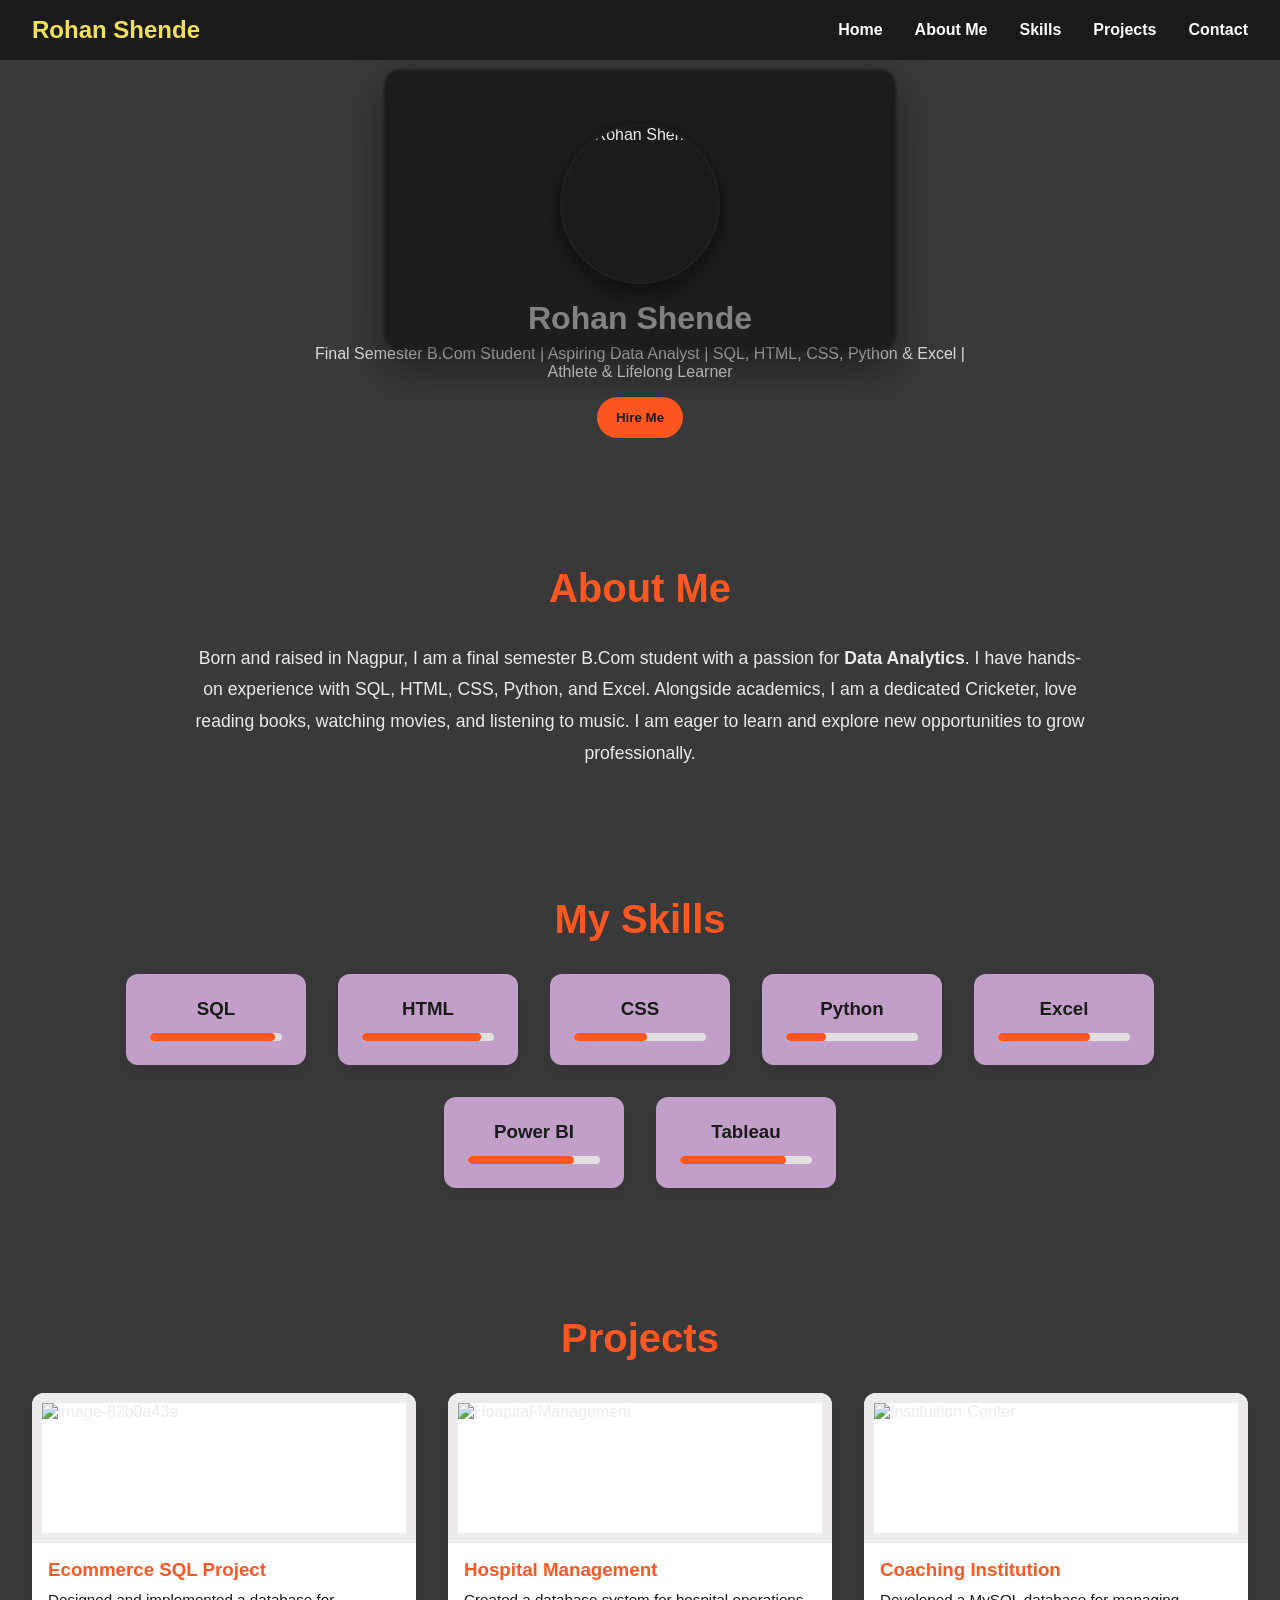
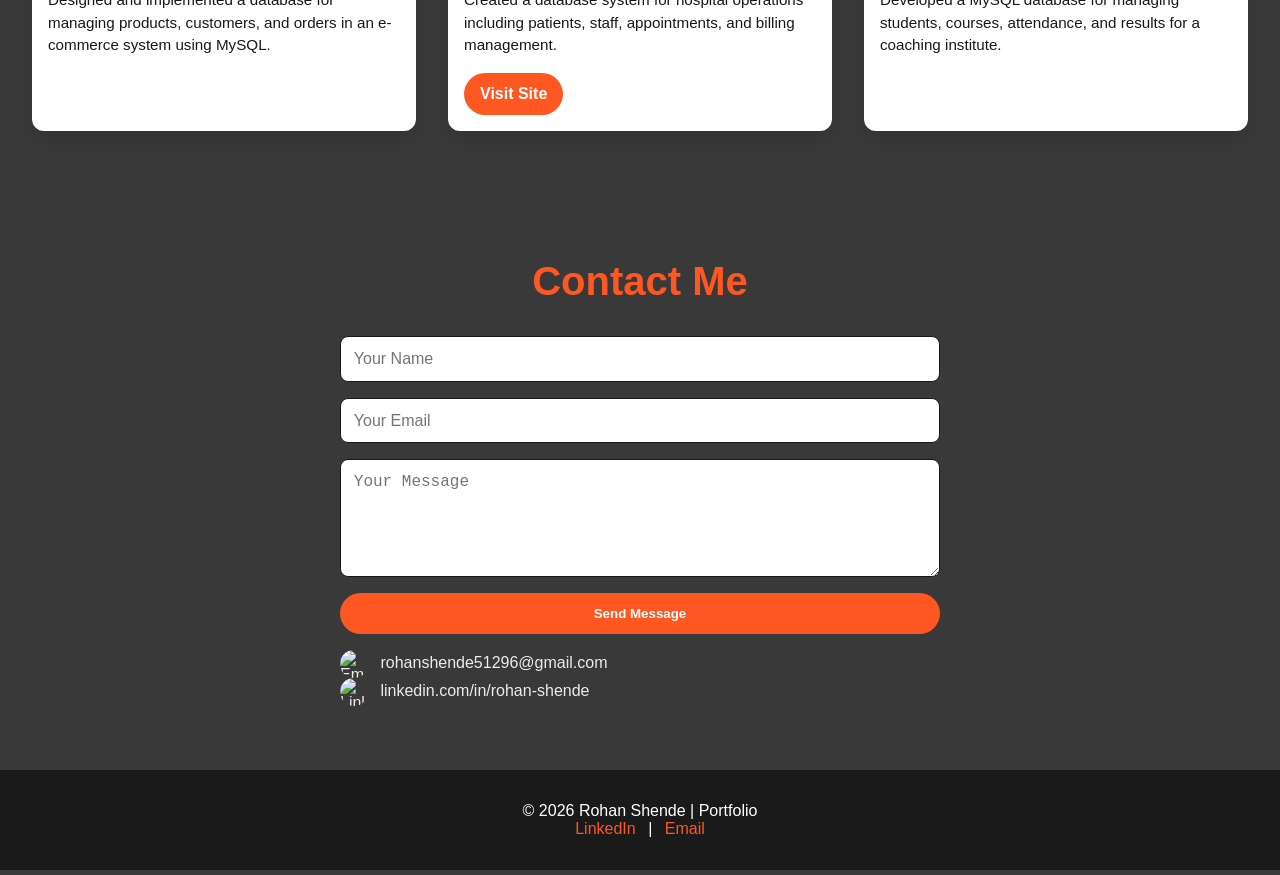
==== commit 3132949b: "Add Power BI and Tableau skill cards Insert two new skill-card entries into index.html's skills sect" ====
--- a/index.html
+++ b/index.html
@@ -74,7 +74,14 @@
                 <h3>Excel</h3>
                 <div class="skill-bar"><span data-width="70%"></span></div>
             </div>
-        </div>
+            <div class="skill-card">
+                <h3>Power BI</h3>
+                <div class="skill-bar"><span data-width="80%"></span></div>
+            </div>
+            <div class="skill-card">
+                <h3>Tableau</h3>
+                <div class="skill-bar"><span data-width="80%"></span></div>
+            </div>
     </section>
 
     <!-- Projects Section -->
@@ -98,7 +105,7 @@
                     <h3>Hospital Management</h3>
                     <p>Created a database system for hospital operations including patients, staff, appointments, and
                         billing management.</p>
-                    <a class="project-button" href="https://hospital-managment-org.netlify.app/" target="_blank"
+                    <a class="project-button" href="https://hospital-management-org.netlify.app/" target="_blank"
                         rel="noopener noreferrer">Visit Site</a>
                 </div>
             </div>
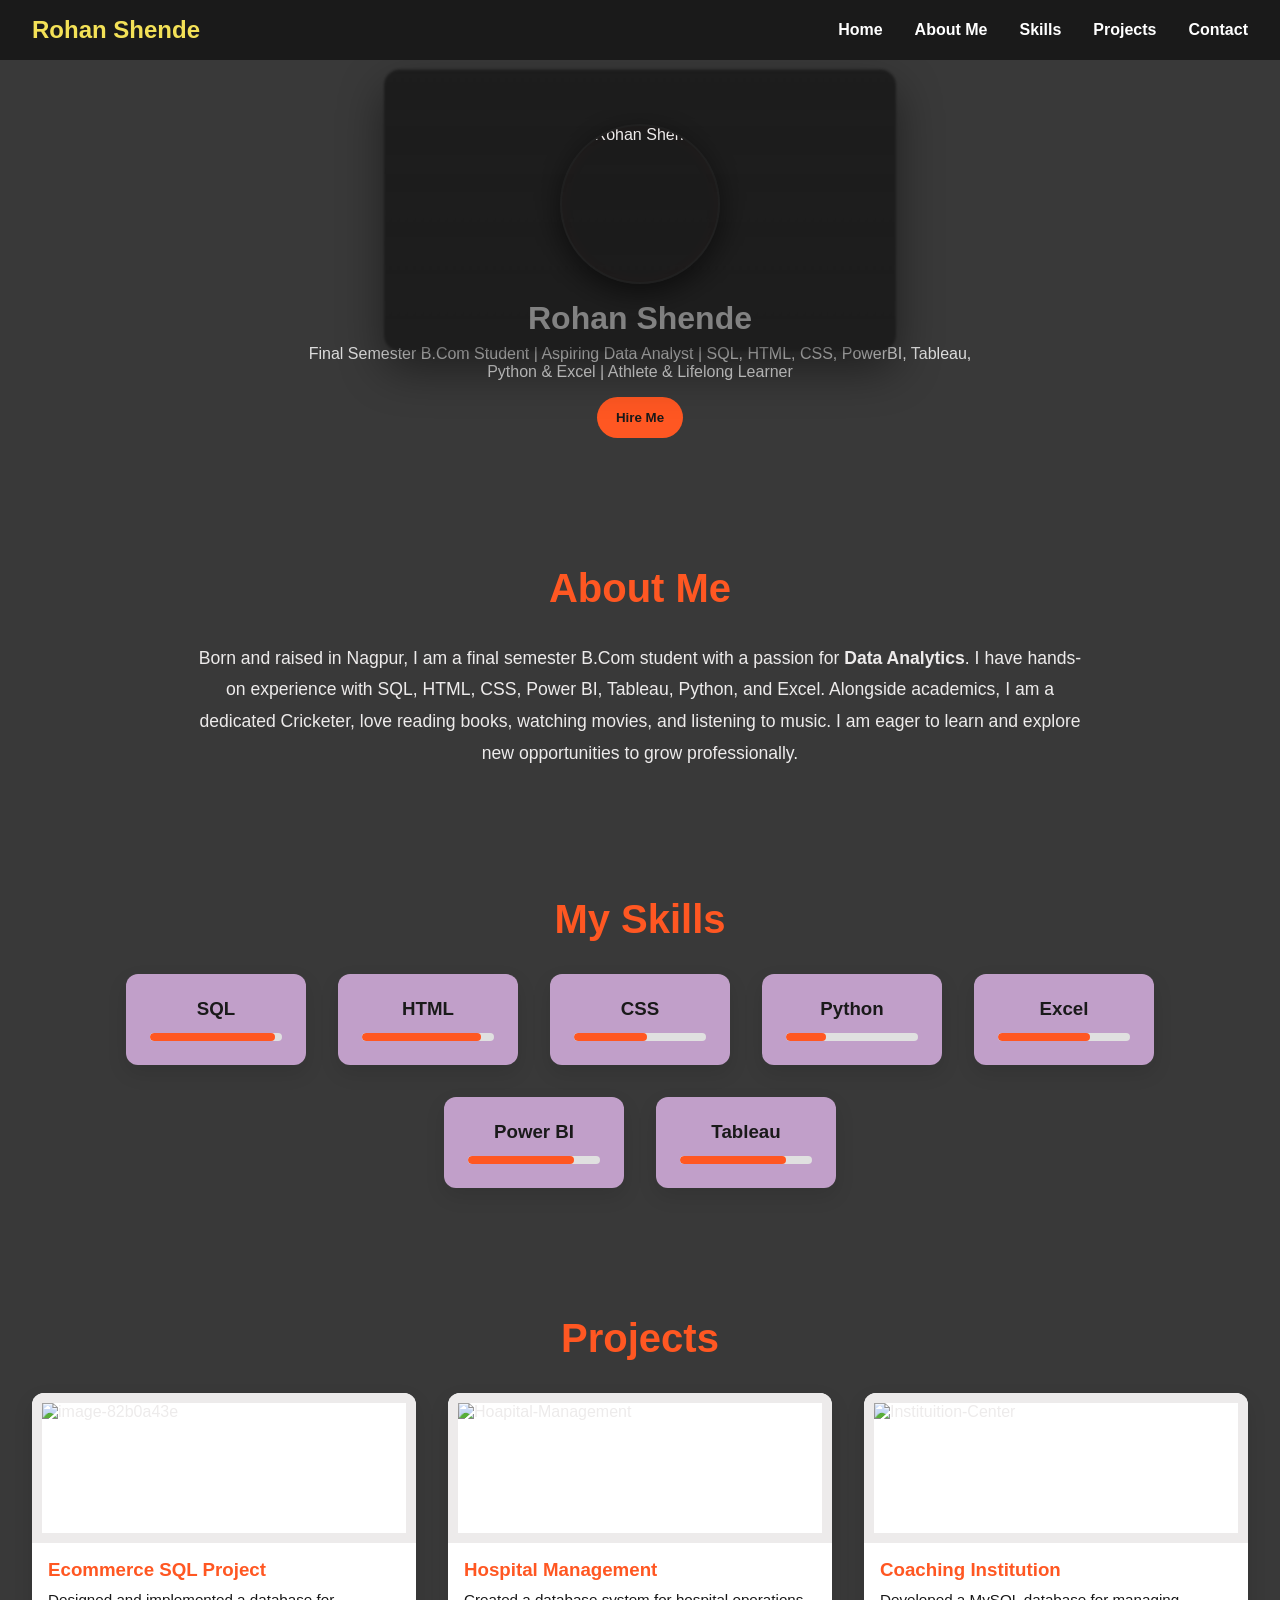
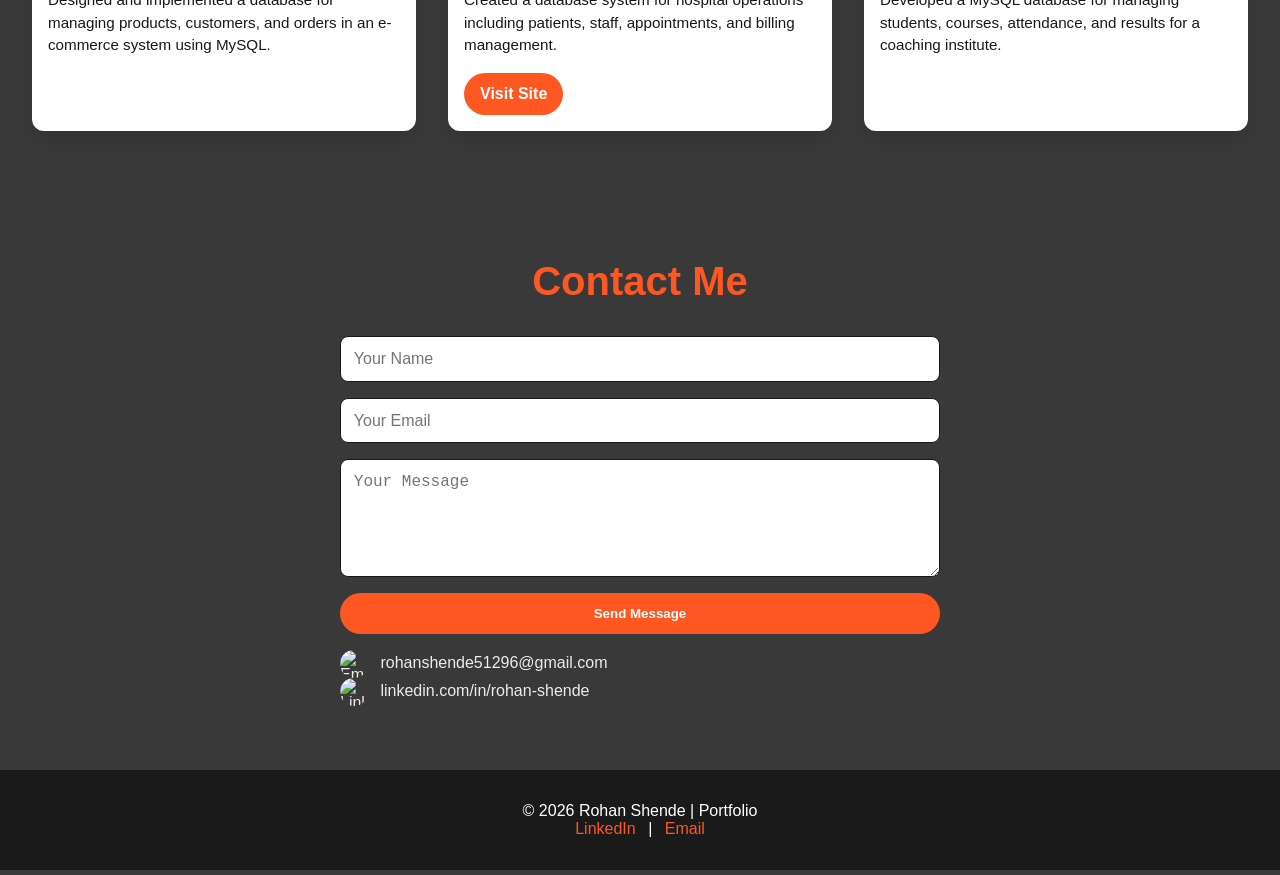
==== commit f7d10ee8: "information changes and skill changes" ====
--- a/index.html
+++ b/index.html
@@ -31,7 +31,7 @@
                 alt="Rohan Shende">
         </div>
         <h1>Rohan Shende</h1>
-        <p>Final Semester B.Com Student | Aspiring Data Analyst | SQL, HTML, CSS, Python & Excel | Athlete & Lifelong
+        <p>Final Semester B.Com Student | Aspiring Data Analyst | SQL, HTML, CSS, PowerBI, Tableau, Python & Excel | Athlete & Lifelong
             Learner</p>
         <button onclick="document.getElementById('contact').scrollIntoView({behavior:'smooth'})">Hire Me</button>
     </section>
@@ -43,7 +43,7 @@
             <p>
                 Born and raised in Nagpur, I am a final semester B.Com student with a passion for <strong>Data
                     Analytics</strong>. I have hands-on experience with<span> SQL</span>,<span> HTML</span>,<span>
-                    CSS</span>,<span> Python</span>, and <span>Excel</span>. Alongside academics, I am a dedicated
+                    CSS</span>,<span> Power BI</span>,<span> Tableau</span>,<span> Python</span>, and <span>Excel</span>. Alongside academics, I am a dedicated
                 Cricketer, love reading books, watching movies, and listening to music. I am eager to learn and explore
                 new opportunities to grow professionally.
             </p>
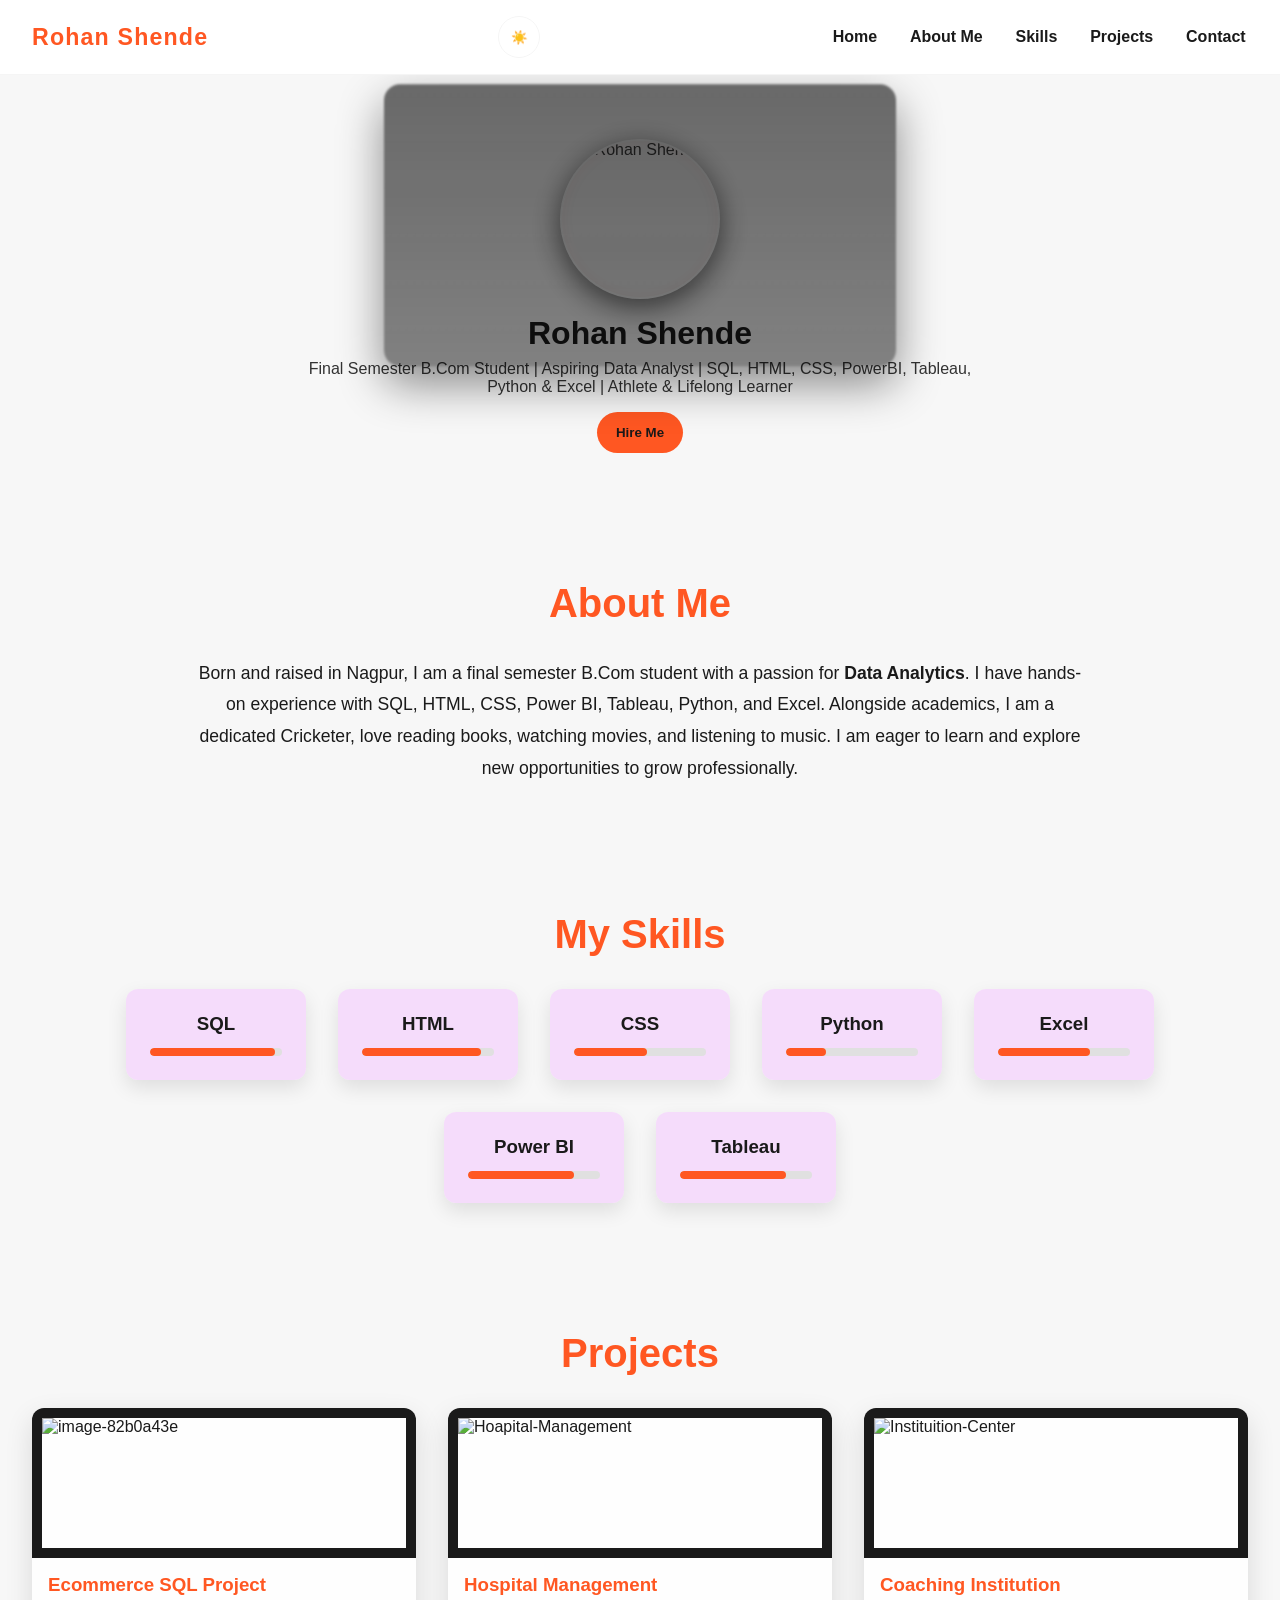
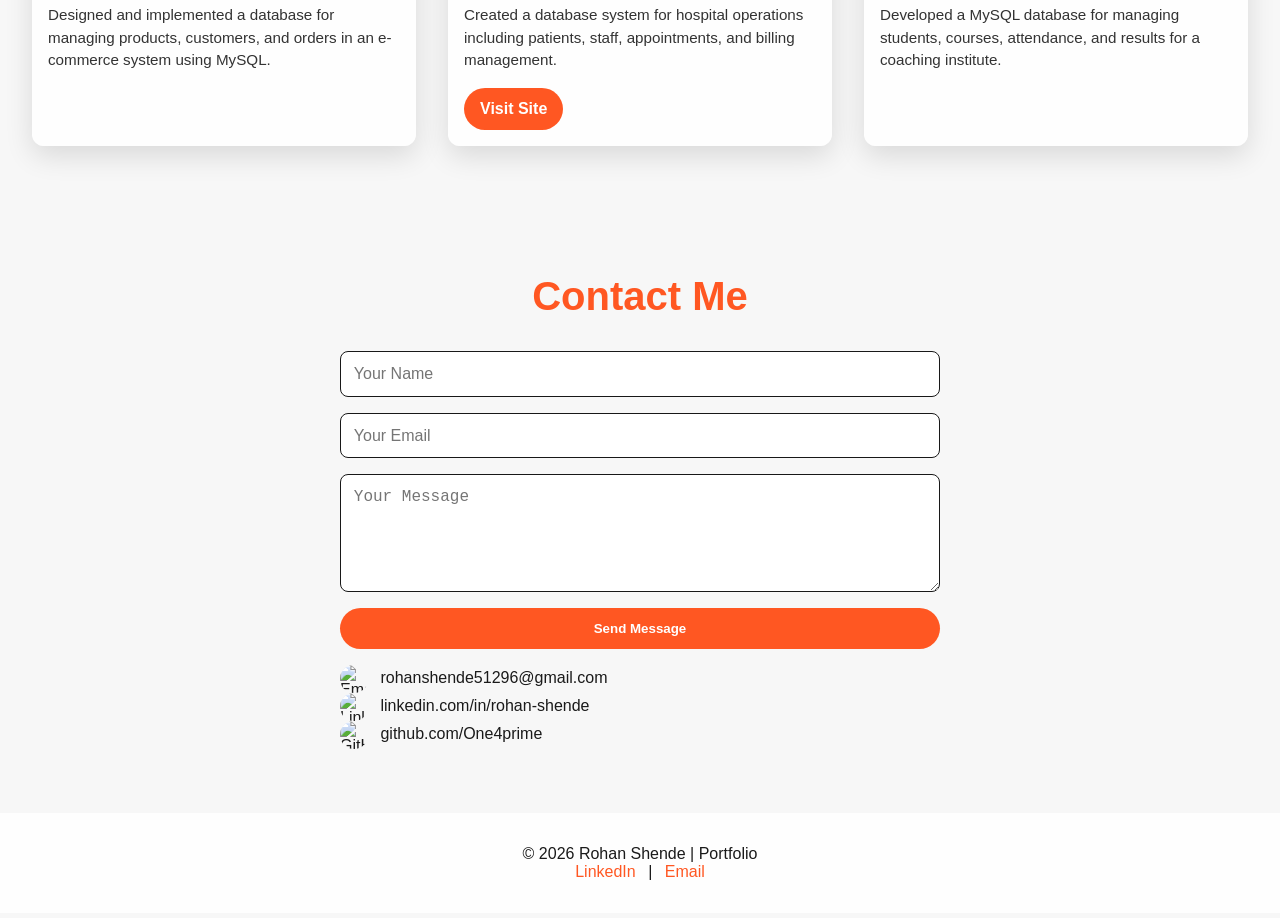
==== commit 2b145f12: "Add theme toggle, responsive nav & UI polish Introduce a client-side theme toggle and polished respo" ====
--- a/index.html
+++ b/index.html
@@ -12,9 +12,12 @@
 <body>
 
     <!-- Navigation -->
-    <nav>
+    <nav class="main-nav" data-theme="dark">
         <div class="logo">Rohan Shende</div>
-        <div class="menu-toggle" onclick="toggleMenu()">☰</div>
+        <div class="nav-actions">
+            <button id="theme-toggle" class="theme-toggle" aria-label="Toggle color mode">🌙</button>
+            <div class="menu-toggle" onclick="toggleMenu()" aria-label="Toggle navigation">☰</div>
+        </div>
         <ul id="nav-links">
             <li><a href="#hero">Home</a></li>
             <li><a href="#about">About Me</a></li>
@@ -120,6 +123,7 @@
                 </div>
             </div>
         </div>
+        </div>
     </section>
 
     <!-- Contact Section -->
@@ -162,6 +166,16 @@
                         </a>
                         <a href="https://www.linkedin.com/in/rohan-shende-285b28240" target="_blank">
                             linkedin.com/in/rohan-shende
+                        </a>
+                    </p>
+
+                    <p>
+                        <a href="https://github.com/One4prime" target="_blank">
+                            <img class="social-icon" src="https://cdn.jsdelivr.net/gh/devicons/devicon/icons/github/github-original.svg"
+                                alt="GitHub">
+                        </a>
+                        <a href="https://github.com/One4prime" target="_blank">
+                            github.com/One4prime
                         </a>
                     </p>
 
@@ -180,6 +194,7 @@
         </p>
     </footer>
     <div id="popup"></div>
+    <script src="nav.jsx"></script>
     <script src="script.js"></script>
 </body>
 
--- a/style.css
+++ b/style.css
@@ -23,47 +23,182 @@
 }
 
 /* Navigation */
+:root {
+    color-scheme: dark;
+    --bg: #111111;
+    --surface: rgba(25, 25, 25, 0.96);
+    --surface-soft: rgba(255, 255, 255, 0.04);
+    --surface-strong: rgba(255, 255, 255, 0.08);
+    --text: #f3f3f3;
+    --text-muted: #bdc3c7;
+    --text-secondary: #e5e5e5;
+    --accent: #ff5722;
+    --accent-soft: rgba(255, 87, 34, 0.12);
+    --link-hover: #ffd06a;
+}
+
+[data-theme='light'] {
+    color-scheme: light;
+    --bg: #f7f7f7;
+    --surface: rgba(255, 255, 255, 0.94);
+    --surface-soft: rgba(0, 0, 0, 0.04);
+    --surface-strong: rgba(0, 0, 0, 0.08);
+    --text: #1a1a1a;
+    --text-muted: #666666;
+    --text-secondary: #333333;
+    --accent: #ff5722;
+    --accent-soft: rgba(255, 87, 34, 0.14);
+    --link-hover: #e64a19;
+}
+
+body {
+    background: var(--bg);
+    color: var(--text);
+}
+
 nav {
     display: flex;
+    align-items: center;
     justify-content: space-between;
-    align-items: center;
+    gap: 1rem;
     padding: 1rem 2rem;
-    background: #1a1a1a;
+    background: var(--surface);
+    backdrop-filter: blur(18px);
+    border-bottom: 1px solid var(--surface-soft);
     position: sticky;
     top: 0;
     z-index: 1000;
+    transition: background 0.3s ease, border-color 0.3s ease;
 }
 
 nav .logo {
-    font-size: 1.5rem;
-    font-weight: 700;
-    color: #f3e157;
+    font-size: 1.45rem;
+    font-weight: 800;
+    color: var(--accent);
+    letter-spacing: 0.05em;
+}
+
+nav .nav-actions {
+    display: flex;
+    align-items: center;
+    gap: 0.75rem;
+}
+
+.theme-toggle {
+    border: 1px solid var(--surface-soft);
+    background: transparent;
+    color: var(--text);
+    width: 42px;
+    height: 42px;
+    border-radius: 50%;
+    display: grid;
+    place-items: center;
+    cursor: pointer;
+    transition: transform 0.25s ease, background 0.25s ease, border-color 0.25s ease;
+}
+
+.theme-toggle:hover {
+    transform: scale(1.05);
+    background: var(--surface-soft);
 }
 
 nav ul {
     display: flex;
     list-style: none;
+    gap: 1.75rem;
 }
 
 nav ul li {
-    margin-left: 2rem;
+    position: relative;
 }
 
 nav ul li a {
-    color: white;
+    color: var(--text);
     font-weight: 600;
-    transition: color 0.3s ease;
-}
-
-nav ul li a:hover {
-    color: #ff5722;
+    transition: color 0.3s ease, transform 0.25s ease;
+    position: relative;
+    padding: 0.35rem 0.15rem;
+}
+
+nav ul li a::before {
+    content: '';
+    position: absolute;
+    left: 0;
+    right: 0;
+    top: 50%;
+    height: 90%;
+    border-radius: 999px;
+    transform: translateY(-50%) scaleX(0);
+    transform-origin: left;
+    background: var(--accent-soft);
+    transition: transform 0.25s ease;
+    z-index: -1;
+}
+
+nav ul li a::after {
+    content: '';
+    position: absolute;
+    left: 0;
+    bottom: -4px;
+    width: 100%;
+    height: 2px;
+    background: var(--accent);
+    transform: scaleX(0);
+    transform-origin: left;
+    transition: transform 0.25s ease;
+}
+
+nav ul li a:hover,
+nav ul li a.active {
+    color: var(--accent);
+    transform: translateY(-1px);
+}
+
+nav ul li a:hover::before,
+nav ul li a.active::before {
+    transform: translateY(-50%) scaleX(1);
+}
+
+nav ul li a:hover::after,
+nav ul li a.active::after {
+    transform: scaleX(1);
 }
 
 .menu-toggle {
     display: none;
     font-size: 1.8rem;
-    color: white;
+    color: var(--text);
     cursor: pointer;
+}
+
+nav ul.show {
+    display: flex;
+    flex-direction: column;
+    width: 100%;
+    gap: 1rem;
+}
+
+@media (max-width: 768px) {
+    nav {
+        flex-wrap: wrap;
+        padding: 1rem;
+    }
+
+    nav ul {
+        flex-direction: column;
+        position: absolute;
+        inset: 72px 1rem auto 1rem;
+        background: var(--surface);
+        border: 1px solid var(--surface-soft);
+        border-radius: 18px;
+        padding: 1rem;
+        display: none;
+        box-shadow: 0 24px 70px rgba(0,0,0,0.12);
+    }
+
+    .menu-toggle {
+        display: block;
+    }
 }
 
 /* Hero Section */
@@ -201,12 +336,12 @@
 .hero h1 {
     margin-top: 1rem;
     font-size: 2rem;
-    color: #ffffff;
+    color: var(--text);
 }
 
 .hero p {
     margin-top: 0.5rem;
-    color: #dddddd;
+    color: var(--text-secondary);
     max-width: 700px;
     margin-left: auto;
     margin-right: auto;
@@ -216,7 +351,7 @@
     margin-top: 1rem;
     padding: 0.8rem 1.2rem;
     border-radius: 50px;
-    background: #ff5722;
+    background: var(--accent);
     color: rgb(27, 25, 25);
     border: none;
     font-weight: 700;
@@ -282,23 +417,25 @@
 }
 
 .skill-card {
-    background: rgba(244, 198, 255, 0.729);
+    background: rgba(244, 198, 255, 0.54);
     padding: 1.5rem;
     border-radius: 12px;
     box-shadow: 0 8px 20px rgba(0, 0, 0, 0.1);
     width: 180px;
     text-align: center;
-    transition: transform 0.3s ease, box-shadow 0.3s ease;
+    transition: transform 0.3s ease, box-shadow 0.3s ease, border-color 0.3s ease;
+    color: var(--text);
 }
 
 .skill-card:hover {
     transform: translateY(-10px);
-    box-shadow: 0 12px 30px rgba(0, 0, 0, 0.2);
+    box-shadow: 0 14px 35px rgba(0, 0, 0, 0.18);
+    border: 1px solid var(--accent-soft);
 }
 
 .skill-card h3 {
     margin-bottom: 0.8rem;
-    color: #1a1a1a;
+    color: var(--text);
 }
 
 .skill-bar {
@@ -325,16 +462,16 @@
 }
 
 .project-card {
-    background: white;
+    background: var(--surface);
     border-radius: 12px;
     overflow: hidden;
-    box-shadow: 0 8px 20px rgba(0, 0, 0, 0.1);
-    transition: transform 0.3s ease, box-shadow 0.3s ease;
+    box-shadow: 0 10px 28px rgba(0, 0, 0, 0.12);
+    transition: transform 0.3s ease, box-shadow 0.3s ease, border-color 0.3s ease;
 }
 
 .project-card:hover {
     transform: translateY(-8px);
-    box-shadow: 0 12px 30px rgba(248, 248, 248, 0.797);
+    box-shadow: 0 18px 42px rgba(0, 0, 0, 0.18);
 }
 
 .project-card img {
@@ -349,13 +486,13 @@
 
 .project-card h3 {
     margin-bottom: 0.5rem;
-    color: #ff5722;
+    color: var(--accent);
 }
 
 .project-card p {
     font-size: 0.95rem;
     line-height: 1.5;
-    color: #181818
+    color: var(--text-secondary);
 }
 
 .project-button {
@@ -409,14 +546,14 @@
 
 /* Footer */
 footer {
-    background: #1a1a1a;
-    color: white;
+    background: var(--surface);
+    color: var(--text);
     text-align: center;
     padding: 2rem;
 }
 
 footer a {
-    color: #ff5722;
+    color: var(--accent);
     margin: 0 0.5rem;
     transition: color 0.3s ease;
 }
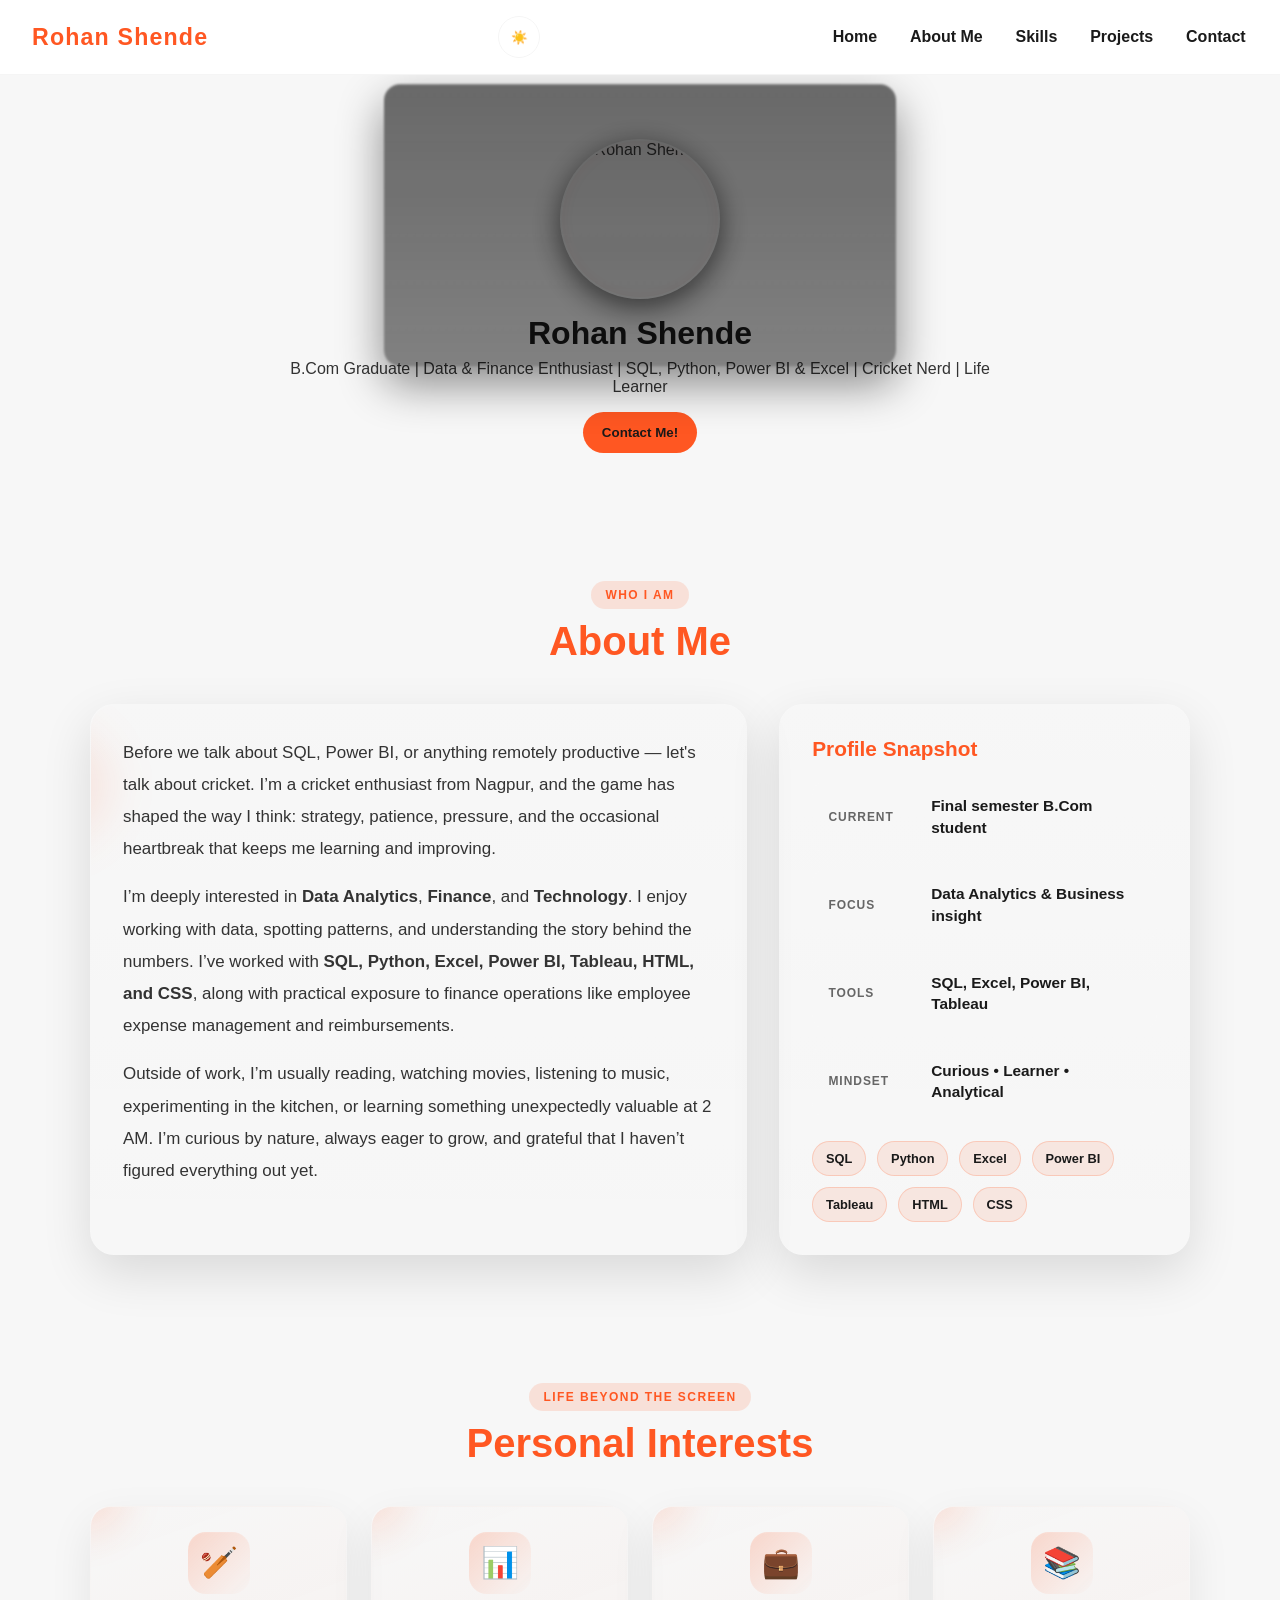
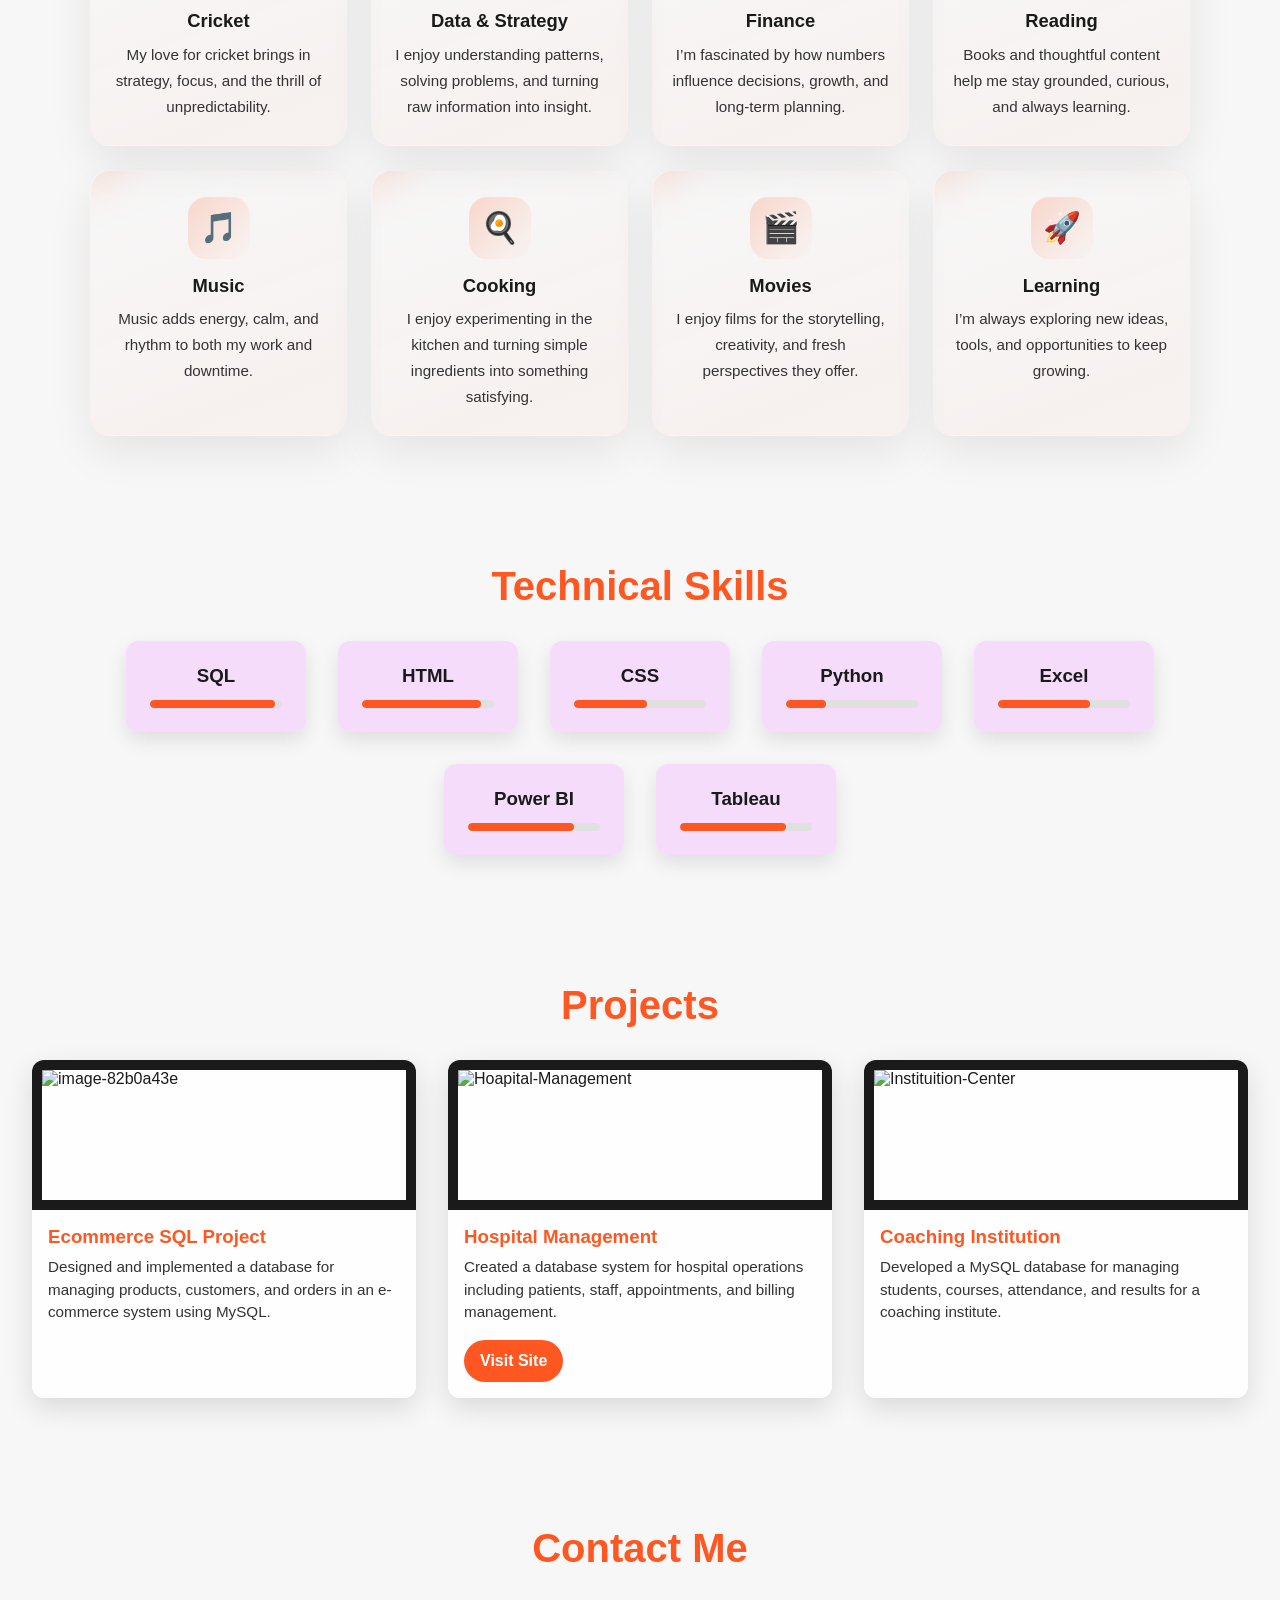
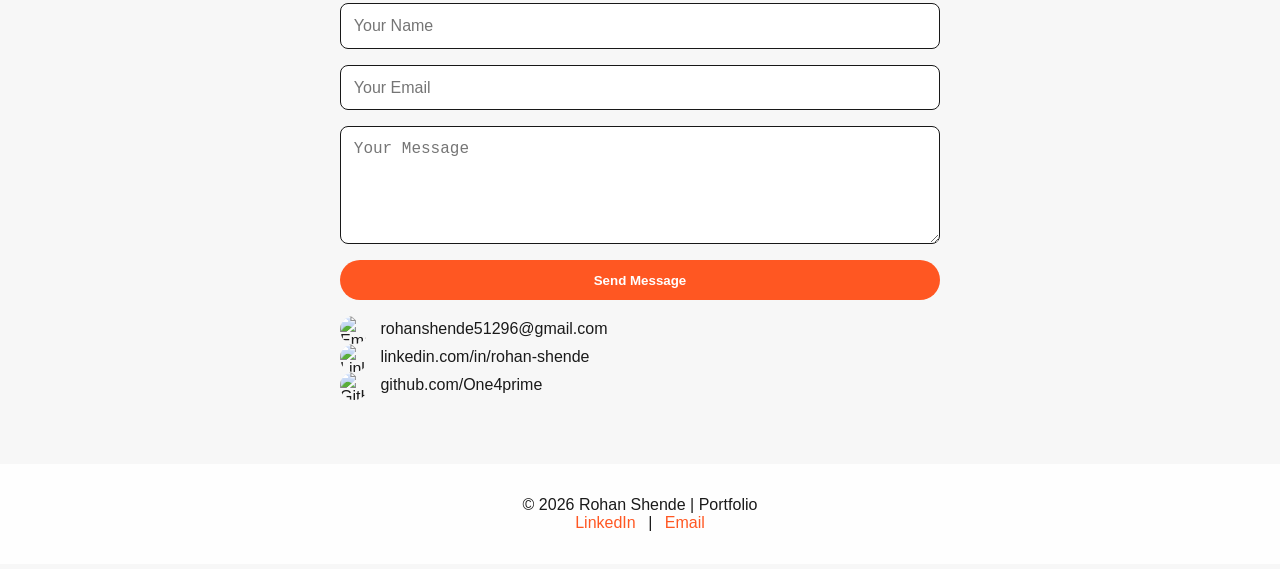
==== commit 393d9ec9: "Revamp About & Interests, update styles and scripts Rewrite the hero/about content and add a new Per" ====
--- a/index.html
+++ b/index.html
@@ -34,28 +34,121 @@
                 alt="Rohan Shende">
         </div>
         <h1>Rohan Shende</h1>
-        <p>Final Semester B.Com Student | Aspiring Data Analyst | SQL, HTML, CSS, PowerBI, Tableau, Python & Excel | Athlete & Lifelong
-            Learner</p>
-        <button onclick="document.getElementById('contact').scrollIntoView({behavior:'smooth'})">Hire Me</button>
+        <p>B.Com Graduate | Data & Finance Enthusiast | SQL, Python, Power BI & Excel | Cricket Nerd | Life Learner</p>
+        <button onclick="document.getElementById('contact').scrollIntoView({behavior:'smooth'})">Contact Me!</button>
     </section>
 
     <!-- About Section -->
     <section id="about">
-        <h2>About Me</h2>
-        <div class="about">
-            <p>
-                Born and raised in Nagpur, I am a final semester B.Com student with a passion for <strong>Data
-                    Analytics</strong>. I have hands-on experience with<span> SQL</span>,<span> HTML</span>,<span>
-                    CSS</span>,<span> Power BI</span>,<span> Tableau</span>,<span> Python</span>, and <span>Excel</span>. Alongside academics, I am a dedicated
-                Cricketer, love reading books, watching movies, and listening to music. I am eager to learn and explore
-                new opportunities to grow professionally.
-            </p>
+        <div class="section-heading">
+            <p class="eyebrow">Who I am</p>
+            <h2>About Me</h2>
+        </div>
+
+        <div class="about-layout">
+            <div class="about-card about-story">
+                <p>
+                    Before we talk about SQL, Power BI, or anything remotely productive — let's talk about cricket.
+                    I’m a cricket enthusiast from Nagpur, and the game has shaped the way I think: strategy, patience,
+                    pressure, and the occasional heartbreak that keeps me learning and improving.
+                </p>
+                <p>
+                    I’m deeply interested in <strong>Data Analytics</strong>, <strong>Finance</strong>, and
+                    <strong>Technology</strong>. I enjoy working with data, spotting patterns, and understanding the
+                    story behind the numbers. I’ve worked with <strong>SQL, Python, Excel, Power BI, Tableau, HTML,
+                    and CSS</strong>, along with practical exposure to finance operations like employee expense management
+                    and reimbursements.
+                </p>
+                <p>
+                    Outside of work, I’m usually reading, watching movies, listening to music, experimenting in the
+                    kitchen, or learning something unexpectedly valuable at 2 AM. I’m curious by nature, always eager to
+                    grow, and grateful that I haven’t figured everything out yet.
+                </p>
+            </div>
+
+            <div class="about-card about-focus">
+                <h3>Profile Snapshot</h3>
+                <ul class="about-list">
+                    <li><span>Current</span><strong>Final semester B.Com student</strong></li>
+                    <li><span>Focus</span><strong>Data Analytics & Business insight</strong></li>
+                    <li><span>Tools</span><strong>SQL, Excel, Power BI, Tableau</strong></li>
+                    <li><span>Mindset</span><strong>Curious • Learner • Analytical</strong></li>
+                </ul>
+
+                <div class="tag-stack">
+                    <span>SQL</span>
+                    <span>Python</span>
+                    <span>Excel</span>
+                    <span>Power BI</span>
+                    <span>Tableau</span>
+                    <span>HTML</span>
+                    <span>CSS</span>
+                </div>
+            </div>
+        </div>
+    </section>
+
+    <!-- Personal Interests Section -->
+    <section id="interests" class="interests-section">
+        <div class="section-heading">
+            <p class="eyebrow">life beyond the screen</p>
+            <h2>Personal Interests</h2>
+        </div>
+
+        <div class="interest-grid">
+            <article class="interest-card">
+                <div class="interest-icon">🏏</div>
+                <h3>Cricket</h3>
+                <p>My love for cricket brings in strategy, focus, and the thrill of unpredictability.</p>
+            </article>
+
+            <article class="interest-card">
+                <div class="interest-icon">📊</div>
+                <h3>Data & Strategy</h3>
+                <p>I enjoy understanding patterns, solving problems, and turning raw information into insight.</p>
+            </article>
+
+            <article class="interest-card">
+                <div class="interest-icon">💼</div>
+                <h3>Finance</h3>
+                <p>I’m fascinated by how numbers influence decisions, growth, and long-term planning.</p>
+            </article>
+
+            <article class="interest-card">
+                <div class="interest-icon">📚</div>
+                <h3>Reading</h3>
+                <p>Books and thoughtful content help me stay grounded, curious, and always learning.</p>
+            </article>
+
+            <article class="interest-card">
+                <div class="interest-icon">🎵</div>
+                <h3>Music</h3>
+                <p>Music adds energy, calm, and rhythm to both my work and downtime.</p>
+            </article>
+
+            <article class="interest-card">
+                <div class="interest-icon">🍳</div>
+                <h3>Cooking</h3>
+                <p>I enjoy experimenting in the kitchen and turning simple ingredients into something satisfying.</p>
+            </article>
+
+            <article class="interest-card">
+                <div class="interest-icon">🎬</div>
+                <h3>Movies</h3>
+                <p>I enjoy films for the storytelling, creativity, and fresh perspectives they offer.</p>
+            </article>
+
+            <article class="interest-card">
+                <div class="interest-icon">🚀</div>
+                <h3>Learning</h3>
+                <p>I’m always exploring new ideas, tools, and opportunities to keep growing.</p>
+            </article>
         </div>
     </section>
 
     <!-- Skills Section -->
     <section id="skills">
-        <h2>My Skills</h2>
+        <h2>Technical Skills</h2>
         <div class="skills">
             <div class="skill-card">
                 <h3>SQL</h3>
--- a/style.css
+++ b/style.css
@@ -395,17 +395,238 @@
 }
 
 /* About Section */
-.about {
+.section-heading {
+    text-align: center;
+    margin-bottom: 2.5rem;
+}
+
+.eyebrow {
+    display: inline-block;
+    margin-bottom: 0.6rem;
+    padding: 0.45rem 0.9rem;
+    border-radius: 999px;
+    background: var(--accent-soft);
+    color: var(--accent);
+    font-size: 0.75rem;
+    font-weight: 700;
+    letter-spacing: 0.12em;
+    text-transform: uppercase;
+}
+
+.about-layout {
+    display: grid;
+    grid-template-columns: 1.6fr 1fr;
+    gap: 2rem;
+    max-width: 1100px;
+    margin: 0 auto;
+    align-items: stretch;
+}
+
+.about-card {
+    background: linear-gradient(180deg, rgba(255, 255, 255, 0.04), rgba(255, 255, 255, 0.02));
+    border: 1px solid rgba(255, 255, 255, 0.06);
+    border-radius: 24px;
+    padding: 2rem;
+    box-shadow: 0 18px 50px rgba(0, 0, 0, 0.12);
+    transition: transform 0.35s ease, box-shadow 0.35s ease, border-color 0.35s ease;
+}
+
+.about-card:hover {
+    transform: translateY(-6px);
+    box-shadow: 0 24px 60px rgba(0, 0, 0, 0.18);
+    border-color: rgba(255, 87, 34, 0.28);
+}
+
+.about-story {
+    position: relative;
+    overflow: hidden;
+}
+
+.about-story::before {
+    content: "";
+    position: absolute;
+    inset: 0 auto auto -18%;
+    width: 160px;
+    height: 160px;
+    background: radial-gradient(circle, rgba(255, 87, 34, 0.18), transparent 70%);
+    filter: blur(18px);
+    pointer-events: none;
+}
+
+.about-story p {
+    position: relative;
+    font-size: 1.06rem;
+    line-height: 1.9;
+    color: var(--text-secondary);
+    margin-bottom: 1rem;
+}
+
+.about-story p:last-child {
+    margin-bottom: 0;
+}
+
+.about-focus {
     display: flex;
     flex-direction: column;
-    max-width: 900px;
-    margin: auto;
+    justify-content: center;
+}
+
+.about-focus h3 {
+    margin-bottom: 1.25rem;
+    font-size: 1.3rem;
+    color: var(--accent);
+}
+
+.about-list {
+    list-style: none;
+    display: flex;
+    flex-direction: column;
+    gap: 1rem;
+}
+
+.about-list li {
+    display: grid;
+    grid-template-columns: 90px 1fr;
+    align-items: center;
+    gap: 0.8rem;
+    padding: 0.85rem 0.95rem;
+    border-radius: 14px;
+    background: rgba(255, 255, 255, 0.02);
+    border: 1px solid rgba(255, 255, 255, 0.04);
+}
+
+.about-list span {
+    font-size: 0.75rem;
+    text-transform: uppercase;
+    letter-spacing: 0.08em;
+    color: var(--text-muted);
+    font-weight: 700;
+}
+
+.about-list strong {
+    color: var(--text);
+    font-size: 0.96rem;
+    line-height: 1.4;
+}
+
+.tag-stack {
+    margin-top: 1.5rem;
+    display: flex;
+    flex-wrap: wrap;
+    gap: 0.7rem;
+}
+
+.tag-stack span {
+    display: inline-flex;
+    align-items: center;
+    justify-content: center;
+    padding: 0.55rem 0.8rem;
+    border-radius: 999px;
+    background: rgba(255, 87, 34, 0.1);
+    color: var(--text);
+    border: 1px solid rgba(255, 87, 34, 0.2);
+    font-size: 0.8rem;
+    font-weight: 600;
+    transition: transform 0.25s ease, background 0.25s ease;
+}
+
+.tag-stack span:hover {
+    transform: translateY(-3px) scale(1.02);
+    background: rgba(255, 87, 34, 0.17);
+}
+
+/* Personal Interests Section */
+.interests-section {
+    position: relative;
+}
+
+.interest-grid {
+    display: grid;
+    grid-template-columns: repeat(auto-fit, minmax(220px, 1fr));
+    gap: 1.5rem;
+    max-width: 1100px;
+    margin: 0 auto;
+}
+
+.interest-card {
+    position: relative;
+    background: linear-gradient(160deg, rgba(255, 255, 255, 0.05), rgba(255, 87, 34, 0.04));
+    border: 1px solid rgba(255, 255, 255, 0.06);
+    border-radius: 20px;
+    padding: 1.6rem 1.2rem;
     text-align: center;
-}
-
-.about p {
-    font-size: 1.1rem;
-    line-height: 1.8;
+    overflow: hidden;
+    box-shadow: 0 16px 44px rgba(0, 0, 0, 0.08);
+    transform: translateY(0);
+    animation: floatUp 0.7s ease both;
+    transition: transform 0.35s ease, box-shadow 0.35s ease, border-color 0.35s ease;
+}
+
+.interest-card:nth-child(2) { animation-delay: 0.08s; }
+.interest-card:nth-child(3) { animation-delay: 0.16s; }
+.interest-card:nth-child(4) { animation-delay: 0.24s; }
+.interest-card:nth-child(5) { animation-delay: 0.32s; }
+.interest-card:nth-child(6) { animation-delay: 0.4s; }
+.interest-card:nth-child(7) { animation-delay: 0.48s; }
+.interest-card:nth-child(8) { animation-delay: 0.56s; }
+
+.interest-card::before {
+    content: "";
+    position: absolute;
+    inset: -30% auto auto -25%;
+    width: 120px;
+    height: 120px;
+    border-radius: 50%;
+    background: radial-gradient(circle, rgba(255, 87, 34, 0.18), transparent 70%);
+    filter: blur(12px);
+    pointer-events: none;
+}
+
+.interest-card:hover {
+    transform: translateY(-10px) scale(1.01);
+    box-shadow: 0 22px 52px rgba(0, 0, 0, 0.16);
+    border-color: rgba(255, 87, 34, 0.24);
+}
+
+.interest-icon {
+    width: 62px;
+    height: 62px;
+    margin: 0 auto 1rem;
+    display: grid;
+    place-items: center;
+    border-radius: 18px;
+    font-size: 1.9rem;
+    background: linear-gradient(135deg, rgba(255, 87, 34, 0.2), rgba(255, 255, 255, 0.04));
+    box-shadow: inset 0 1px 0 rgba(255, 255, 255, 0.08);
+    animation: pulseIcon 3s ease-in-out infinite;
+}
+
+.interest-card h3 {
+    margin-bottom: 0.6rem;
+    color: var(--text);
+    font-size: 1.15rem;
+}
+
+.interest-card p {
+    color: var(--text-secondary);
+    line-height: 1.7;
+    font-size: 0.95rem;
+}
+
+@keyframes floatUp {
+    from {
+        opacity: 0;
+        transform: translateY(20px);
+    }
+    to {
+        opacity: 1;
+        transform: translateY(0);
+    }
+}
+
+@keyframes pulseIcon {
+    0%, 100% { transform: scale(1); }
+    50% { transform: scale(1.08); }
 }
 
 /* Skills Section */
